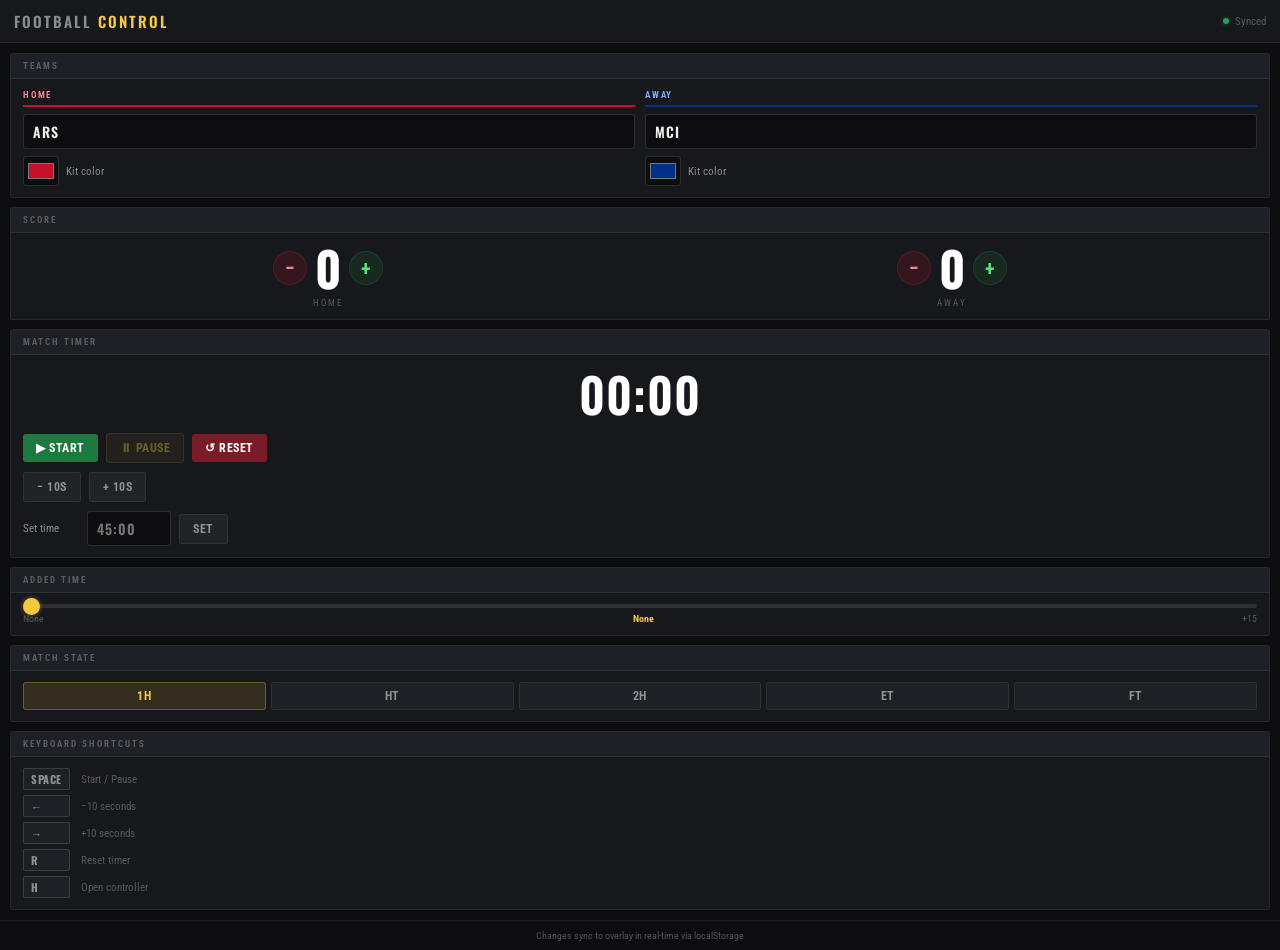
==== controller.html @ 5ef67155 "Add files via upload" ====
<!DOCTYPE html>
<html lang="en">
<head>
<meta charset="UTF-8"/>
<meta name="viewport" content="width=device-width,initial-scale=1.0"/>
<title>Overlay Controller</title>
<link rel="preconnect" href="https://fonts.googleapis.com"/>
<link rel="preconnect" href="https://fonts.gstatic.com" crossorigin/>
<link href="https://fonts.googleapis.com/css2?family=Oswald:wght@400;500;600;700&family=Roboto+Condensed:wght@400;700&display=swap" rel="stylesheet"/>
<style>
*,*::before,*::after{box-sizing:border-box;margin:0;padding:0}

:root{
  --bg:#0d0d0f;
  --surface:#16181c;
  --surface2:#1d2025;
  --border:rgba(255,255,255,0.07);
  --border2:rgba(255,255,255,0.13);
  --text:#efefef;
  --text2:rgba(255,255,255,0.50);
  --text3:rgba(255,255,255,0.28);
  --accent:#f5c842;
  --green:#1c7a3f;
  --green2:#23a050;
  --red:#b01e2e;
  --red2:#d02535;
  --radius:3px;
  --font:'Roboto Condensed',sans-serif;
  --font-num:'Oswald',sans-serif;
}

html{font-size:13px}
body{
  background:var(--bg);
  color:var(--text);
  font-family:var(--font);
  height:100vh;
  overflow-y:auto;
  scrollbar-width:thin;
  scrollbar-color:rgba(255,255,255,0.08) transparent;
}
body::-webkit-scrollbar{width:3px}
body::-webkit-scrollbar-thumb{background:rgba(255,255,255,0.08);border-radius:2px}

/* Header */
.hd{
  position:sticky;top:0;z-index:20;
  display:flex;align-items:center;justify-content:space-between;
  padding:10px 14px;
  background:var(--surface);
  border-bottom:1px solid var(--border);
}
.hd-title{
  font-family:var(--font-num);
  font-size:15px;
  font-weight:600;
  letter-spacing:2px;
  color:var(--text2);
  text-transform:uppercase;
}
.hd-title em{color:var(--accent);font-style:normal}
.sync-row{display:flex;align-items:center;gap:6px;font-size:11px;color:var(--text3)}
.sync-dot{
  width:6px;height:6px;border-radius:50%;
  background:var(--green2);
  box-shadow:0 0 5px rgba(35,160,80,0.5);
}
.sync-dot.flash{animation:sFlash 0.35s ease}
@keyframes sFlash{0%{background:#fff;box-shadow:0 0 10px #fff}100%{background:var(--green2);box-shadow:0 0 5px rgba(35,160,80,0.5)}}

/* Body */
.ctrl-body{padding:10px;display:flex;flex-direction:column;gap:9px}

/* Card */
.card{
  background:var(--surface);
  border:1px solid var(--border);
  border-radius:var(--radius);
  overflow:hidden;
}
.card-hd{
  padding:7px 12px;
  background:var(--surface2);
  border-bottom:1px solid var(--border);
  font-size:9px;
  font-weight:700;
  letter-spacing:2px;
  color:var(--text3);
  text-transform:uppercase;
}
.card-body{padding:11px 12px;display:flex;flex-direction:column;gap:9px}

/* Grid helpers */
.row{display:flex;align-items:center;gap:8px;flex-wrap:wrap}
.col2{display:grid;grid-template-columns:1fr 1fr;gap:10px}
.lbl{font-size:11px;color:var(--text2);white-space:nowrap;min-width:56px}

/* Inputs */
input[type=text],input[type=number]{
  background:var(--bg);
  border:1px solid var(--border2);
  border-radius:var(--radius);
  color:var(--text);
  font-family:var(--font-num);
  font-size:14px;
  font-weight:600;
  letter-spacing:1px;
  padding:6px 9px;
  outline:none;
  transition:border-color .12s;
  text-transform:uppercase;
  width:100%;
}
input[type=text]:focus,input[type=number]:focus{border-color:rgba(255,255,255,0.28)}
input[type=color]{
  background:var(--bg);border:1px solid var(--border2);
  border-radius:var(--radius);
  width:36px;height:30px;cursor:pointer;padding:2px;flex-shrink:0;
}

/* Team sub-cols */
.team-col{display:flex;flex-direction:column;gap:7px}
.team-col-lbl{
  font-size:9px;font-weight:700;letter-spacing:1.8px;
  text-transform:uppercase;
  padding-bottom:5px;
  border-bottom:2px solid transparent;
}
.tc-home .team-col-lbl{color:#ff8096;border-color:#c8102e}
.tc-away .team-col-lbl{color:#7aaeff;border-color:#003087}
.color-row{display:flex;align-items:center;gap:7px;font-size:11px;color:var(--text2)}

/* Score display */
.score-pair{display:grid;grid-template-columns:1fr 1fr;gap:14px}
.score-unit{display:flex;flex-direction:column;align-items:center;gap:6px}
.score-val{
  font-family:var(--font-num);font-size:48px;font-weight:700;
  color:#fff;font-variant-numeric:tabular-nums;line-height:1;
}
.score-lbl{font-size:9px;letter-spacing:1.8px;color:var(--text3);text-transform:uppercase}
.btn-pair{display:flex;align-items:center;gap:8px}

/* Clock display */
.clock-display{
  font-family:var(--font-num);font-size:48px;font-weight:600;
  color:#fff;font-variant-numeric:tabular-nums;
  letter-spacing:1px;line-height:1;
  text-align:center;padding:4px 0 6px;
}

/* Buttons */
.btn{
  font-family:var(--font);font-size:12px;font-weight:700;
  letter-spacing:0.5px;border:none;border-radius:var(--radius);
  cursor:pointer;padding:8px 13px;
  transition:background .12s,transform .08s;
  text-transform:uppercase;line-height:1;white-space:nowrap;
}
.btn:active{transform:scale(0.94)}

.btn-round{
  width:34px;height:34px;padding:0;border-radius:50%;
  font-size:20px;font-weight:700;
  display:flex;align-items:center;justify-content:center;flex-shrink:0;
}
.btn-minus{background:rgba(176,30,46,.18);color:#ff8096;border:1px solid rgba(176,30,46,.3)}
.btn-minus:hover{background:rgba(176,30,46,.42);color:#fff}
.btn-plus {background:rgba(28,122,63,.18);color:#5cdb80;border:1px solid rgba(28,122,63,.3)}
.btn-plus:hover{background:rgba(28,122,63,.42);color:#fff}

.btn-go   {background:var(--green);color:#fff}
.btn-go:hover{background:var(--green2)}
.btn-hold {background:rgba(245,200,66,.14);color:var(--accent);border:1px solid rgba(245,200,66,.28)}
.btn-hold:hover{background:rgba(245,200,66,.26)}
.btn-stop {background:rgba(176,30,46,.65);color:#fff}
.btn-stop:hover{background:var(--red2)}
.btn-ghost{background:rgba(255,255,255,0.05);color:var(--text2);border:1px solid var(--border)}
.btn-ghost:hover{background:rgba(255,255,255,.10);color:var(--text)}

/* State row */
.state-row{gap:5px;flex-wrap:nowrap}
.btn-state{
  flex:1;padding:7px 4px;font-size:12px;
  background:var(--surface2);color:var(--text2);border:1px solid var(--border);
}
.btn-state:hover{background:rgba(255,255,255,.07);color:var(--text)}
.btn-state.on{
  background:rgba(245,200,66,.13);
  color:var(--accent);
  border-color:rgba(245,200,66,.3);
}

/* Slider */
.slider-wrap{width:100%;display:flex;flex-direction:column;gap:5px}
input[type=range]{
  -webkit-appearance:none;width:100%;height:4px;
  background:rgba(255,255,255,.10);border-radius:10px;
  outline:none;cursor:pointer;
}
input[type=range]::-webkit-slider-thumb{
  -webkit-appearance:none;width:17px;height:17px;border-radius:50%;
  background:var(--accent);cursor:pointer;
  box-shadow:0 0 5px rgba(245,200,66,.4);
  transition:transform .1s;
}
input[type=range]::-webkit-slider-thumb:hover{transform:scale(1.18)}
input[type=range]::-moz-range-thumb{
  width:17px;height:17px;border-radius:50%;
  background:var(--accent);border:none;cursor:pointer;
}
.slider-meta{display:flex;justify-content:space-between;font-size:10px;color:var(--text3)}
#added-readout{color:var(--accent);font-weight:700}

/* Set-time row */
#input-settime{width:84px;flex-shrink:0}

/* Keyboard hints */
.key-grid{display:grid;grid-template-columns:auto 1fr;gap:5px 11px;align-items:center}
.kbd{
  display:inline-block;background:var(--surface2);
  border:1px solid var(--border2);border-radius:2px;
  padding:2px 7px;font-size:11px;font-weight:700;
  color:var(--text2);letter-spacing:.5px;
  font-family:var(--font-num);white-space:nowrap;
}
.key-grid span:not(.kbd){font-size:11px;color:var(--text3)}

/* Footer */
.ctrl-footer{
  padding:9px 14px;text-align:center;
  font-size:10px;color:var(--text3);
  border-top:1px solid var(--border);
}
</style>
</head>
<body>

<div class="hd">
  <span class="hd-title">Football <em>Control</em></span>
  <div class="sync-row"><div class="sync-dot" id="sync-dot"></div><span>Synced</span></div>
</div>

<div class="ctrl-body">

  <!-- TEAMS -->
  <div class="card">
    <div class="card-hd">Teams</div>
    <div class="card-body">
      <div class="col2">
        <div class="team-col tc-home">
          <div class="team-col-lbl">Home</div>
          <input type="text" id="in-home-name" value="ARS" maxlength="8" placeholder="HOME"/>
          <div class="color-row">
            <input type="color" id="in-home-color" value="#c8102e"/>
            <span>Kit color</span>
          </div>
        </div>
        <div class="team-col tc-away">
          <div class="team-col-lbl">Away</div>
          <input type="text" id="in-away-name" value="MCI" maxlength="8" placeholder="AWAY"/>
          <div class="color-row">
            <input type="color" id="in-away-color" value="#003087"/>
            <span>Kit color</span>
          </div>
        </div>
      </div>
    </div>
  </div>

  <!-- SCORE -->
  <div class="card">
    <div class="card-hd">Score</div>
    <div class="card-body">
      <div class="score-pair">
        <div class="score-unit">
          <div class="btn-pair">
            <button class="btn btn-round btn-minus" data-team="home" data-d="-1">−</button>
            <div class="score-val" id="ctrl-hs">0</div>
            <button class="btn btn-round btn-plus"  data-team="home" data-d="1">+</button>
          </div>
          <div class="score-lbl">Home</div>
        </div>
        <div class="score-unit">
          <div class="btn-pair">
            <button class="btn btn-round btn-minus" data-team="away" data-d="-1">−</button>
            <div class="score-val" id="ctrl-as">0</div>
            <button class="btn btn-round btn-plus"  data-team="away" data-d="1">+</button>
          </div>
          <div class="score-lbl">Away</div>
        </div>
      </div>
    </div>
  </div>

  <!-- TIMER -->
  <div class="card">
    <div class="card-hd">Match Timer</div>
    <div class="card-body">
      <div class="clock-display" id="ctrl-clock">00:00</div>
      <div class="row">
        <button class="btn btn-go"   id="btn-start">▶ Start</button>
        <button class="btn btn-hold" id="btn-pause" style="opacity:.4">⏸ Pause</button>
        <button class="btn btn-stop" id="btn-reset">↺ Reset</button>
      </div>
      <div class="row">
        <button class="btn btn-ghost" id="btn-m10">− 10s</button>
        <button class="btn btn-ghost" id="btn-p10">+ 10s</button>
      </div>
      <div class="row">
        <span class="lbl">Set time</span>
        <input type="text" id="input-settime" placeholder="45:00" maxlength="6"/>
        <button class="btn btn-ghost" id="btn-set">Set</button>
      </div>
    </div>
  </div>

  <!-- ADDED TIME -->
  <div class="card">
    <div class="card-hd">Added Time</div>
    <div class="card-body">
      <div class="slider-wrap">
        <input type="range" id="slider-added" min="0" max="15" value="0" step="1"/>
        <div class="slider-meta">
          <span>None</span>
          <span id="added-readout">None</span>
          <span>+15</span>
        </div>
      </div>
    </div>
  </div>

  <!-- MATCH STATE -->
  <div class="card">
    <div class="card-hd">Match State</div>
    <div class="card-body">
      <div class="row state-row">
        <button class="btn btn-state on"  data-state="1H">1H</button>
        <button class="btn btn-state"     data-state="HT">HT</button>
        <button class="btn btn-state"     data-state="2H">2H</button>
        <button class="btn btn-state"     data-state="ET">ET</button>
        <button class="btn btn-state"     data-state="FT">FT</button>
      </div>
    </div>
  </div>

  <!-- SHORTCUTS -->
  <div class="card">
    <div class="card-hd">Keyboard Shortcuts</div>
    <div class="card-body">
      <div class="key-grid">
        <span class="kbd">SPACE</span><span>Start / Pause</span>
        <span class="kbd">←</span><span>−10 seconds</span>
        <span class="kbd">→</span><span>+10 seconds</span>
        <span class="kbd">R</span><span>Reset timer</span>
        <span class="kbd">H</span><span>Open controller</span>
      </div>
    </div>
  </div>

</div>

<div class="ctrl-footer">Changes sync to overlay in real-time via localStorage</div>

<script>
(function(){
  'use strict';
  const KEY='fbOverlayState';

  const state={
    homeName:'ARS',awayName:'MCI',
    homeScore:0,awayScore:0,
    homeColor:'#c8102e',awayColor:'#003087',
    elapsedMs:0,running:false,
    addedTime:0,matchState:'1H'
  };

  // Timer engine — performance.now, zero drift
  let rafId=null,startTs=0,startMs=0;

  function nowMs(){return state.running?startMs+(performance.now()-startTs):state.elapsedMs}

  function raf(ts){
    if(!state.running)return;
    state.elapsedMs=startMs+(ts-startTs);
    renderClock();
    rafId=requestAnimationFrame(raf);
  }

  function start(){
    if(state.running)return;
    state.running=true;startTs=performance.now();startMs=state.elapsedMs;
    rafId=requestAnimationFrame(raf);
    timerBtns();push();
  }
  function pause(){
    if(!state.running)return;
    state.running=false;cancelAnimationFrame(rafId);
    state.elapsedMs=startMs+(performance.now()-startTs);
    renderClock();timerBtns();push();
  }
  function reset(){pause();state.elapsedMs=0;renderClock();push();}
  function adjust(d){
    const w=state.running;if(w)pause();
    state.elapsedMs=Math.max(0,state.elapsedMs+d);
    renderClock();if(w)start();else push();
  }
  function setTime(){
    const raw=document.getElementById('input-settime').value.trim();
    let ms=0;
    if(/^\d{1,3}:\d{2}$/.test(raw)){const[m,s]=raw.split(':').map(Number);ms=(m*60+s)*1000;}
    else if(/^\d+$/.test(raw)){ms=parseInt(raw,10)*1000;}
    else return;
    const w=state.running;if(w)pause();
    state.elapsedMs=ms;renderClock();
    document.getElementById('input-settime').value='';
    if(w)start();else push();
  }

  function fmt(ms){
    const s=Math.max(0,Math.floor(ms/1000));
    return String(Math.floor(s/60)).padStart(2,'0')+':'+String(s%60).padStart(2,'0');
  }
  function renderClock(){document.getElementById('ctrl-clock').textContent=fmt(nowMs());}

  function timerBtns(){
    document.getElementById('btn-start').style.opacity=state.running?'0.4':'1';
    document.getElementById('btn-pause').style.opacity=state.running?'1':'0.4';
  }

  // Push to localStorage
  const syncDot=document.getElementById('sync-dot');
  let pushTimer=null;
  function push(){
    localStorage.setItem(KEY,JSON.stringify({...state,elapsedMs:nowMs(),wallTime:Date.now()}));
    syncDot.classList.remove('flash');void syncDot.offsetWidth;syncDot.classList.add('flash');
    clearTimeout(pushTimer);
    if(state.running)pushTimer=setTimeout(push,500);
  }

  // DOM bindings
  document.getElementById('in-home-name').addEventListener('input',function(){state.homeName=this.value||'HOME';push();});
  document.getElementById('in-away-name').addEventListener('input',function(){state.awayName=this.value||'AWAY';push();});
  document.getElementById('in-home-color').addEventListener('input',function(){state.homeColor=this.value;push();});
  document.getElementById('in-away-color').addEventListener('input',function(){state.awayColor=this.value;push();});

  document.querySelectorAll('[data-d]').forEach(btn=>{
    btn.addEventListener('click',()=>{
      const t=btn.dataset.team,d=parseInt(btn.dataset.d,10);
      if(t==='home'){state.homeScore=Math.max(0,state.homeScore+d);document.getElementById('ctrl-hs').textContent=state.homeScore;}
      else{state.awayScore=Math.max(0,state.awayScore+d);document.getElementById('ctrl-as').textContent=state.awayScore;}
      push();
    });
  });

  document.getElementById('btn-start').addEventListener('click',start);
  document.getElementById('btn-pause').addEventListener('click',pause);
  document.getElementById('btn-reset').addEventListener('click',reset);
  document.getElementById('btn-m10').addEventListener('click',()=>adjust(-10000));
  document.getElementById('btn-p10').addEventListener('click',()=>adjust(10000));
  document.getElementById('btn-set').addEventListener('click',setTime);
  document.getElementById('input-settime').addEventListener('keydown',e=>{if(e.key==='Enter')setTime();});

  document.getElementById('slider-added').addEventListener('input',function(){
    state.addedTime=parseInt(this.value,10);
    document.getElementById('added-readout').textContent=state.addedTime>0?'+'+state.addedTime+' min':'None';
    push();
  });

  document.querySelectorAll('.btn-state').forEach(btn=>{
    btn.addEventListener('click',()=>{
      document.querySelectorAll('.btn-state').forEach(b=>b.classList.remove('on'));
      btn.classList.add('on');state.matchState=btn.dataset.state;push();
    });
  });

  document.addEventListener('keydown',e=>{
    const t=document.activeElement.tagName.toLowerCase();
    if(t==='input'||t==='textarea'){if(e.key==='Escape')document.activeElement.blur();return;}
    switch(e.key){
      case ' ':case'Space':e.preventDefault();state.running?pause():start();break;
      case'ArrowLeft':e.preventDefault();adjust(-10000);break;
      case'ArrowRight':e.preventDefault();adjust(10000);break;
      case'r':case'R':reset();break;
      case'h':case'H':window.open('overlay.html','fbOverlay','width=1280,height=200');break;
    }
  });

  renderClock();timerBtns();push();
})();
</script>
</body>
</html>
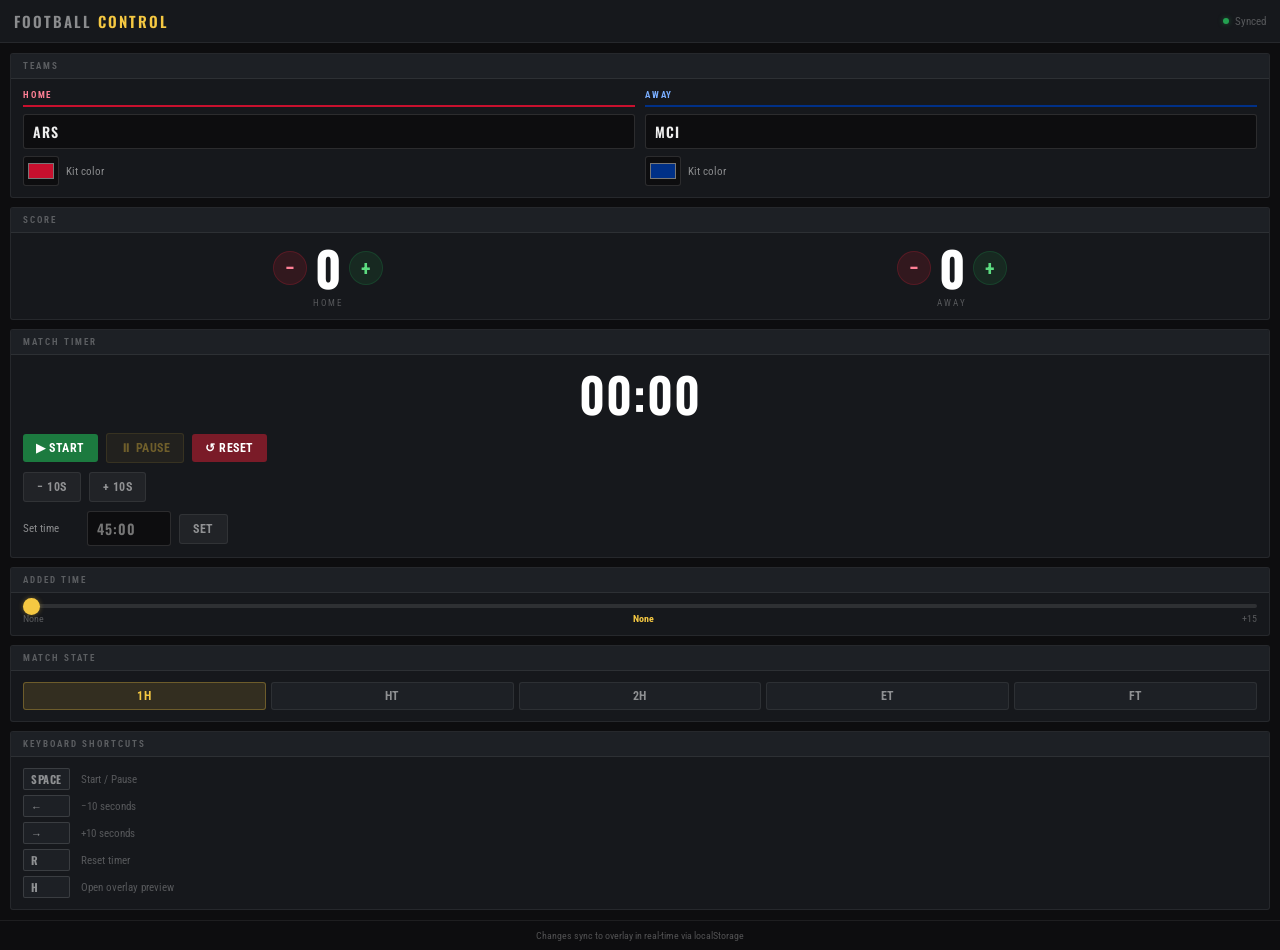
==== commit 831ed7cd: "Add files via upload" ====
--- a/controller.html
+++ b/controller.html
@@ -8,241 +8,340 @@
 <link rel="preconnect" href="https://fonts.gstatic.com" crossorigin/>
 <link href="https://fonts.googleapis.com/css2?family=Oswald:wght@400;500;600;700&family=Roboto+Condensed:wght@400;700&display=swap" rel="stylesheet"/>
 <style>
-*,*::before,*::after{box-sizing:border-box;margin:0;padding:0}
-
-:root{
-  --bg:#0d0d0f;
-  --surface:#16181c;
-  --surface2:#1d2025;
-  --border:rgba(255,255,255,0.07);
-  --border2:rgba(255,255,255,0.13);
-  --text:#efefef;
-  --text2:rgba(255,255,255,0.50);
-  --text3:rgba(255,255,255,0.28);
-  --accent:#f5c842;
-  --green:#1c7a3f;
-  --green2:#23a050;
-  --red:#b01e2e;
-  --red2:#d02535;
-  --radius:3px;
-  --font:'Roboto Condensed',sans-serif;
-  --font-num:'Oswald',sans-serif;
-}
-
-html{font-size:13px}
-body{
-  background:var(--bg);
-  color:var(--text);
-  font-family:var(--font);
-  height:100vh;
-  overflow-y:auto;
-  scrollbar-width:thin;
-  scrollbar-color:rgba(255,255,255,0.08) transparent;
-}
-body::-webkit-scrollbar{width:3px}
-body::-webkit-scrollbar-thumb{background:rgba(255,255,255,0.08);border-radius:2px}
-
-/* Header */
-.hd{
-  position:sticky;top:0;z-index:20;
-  display:flex;align-items:center;justify-content:space-between;
-  padding:10px 14px;
-  background:var(--surface);
-  border-bottom:1px solid var(--border);
-}
-.hd-title{
-  font-family:var(--font-num);
-  font-size:15px;
-  font-weight:600;
-  letter-spacing:2px;
-  color:var(--text2);
-  text-transform:uppercase;
-}
-.hd-title em{color:var(--accent);font-style:normal}
-.sync-row{display:flex;align-items:center;gap:6px;font-size:11px;color:var(--text3)}
-.sync-dot{
-  width:6px;height:6px;border-radius:50%;
-  background:var(--green2);
-  box-shadow:0 0 5px rgba(35,160,80,0.5);
-}
-.sync-dot.flash{animation:sFlash 0.35s ease}
-@keyframes sFlash{0%{background:#fff;box-shadow:0 0 10px #fff}100%{background:var(--green2);box-shadow:0 0 5px rgba(35,160,80,0.5)}}
-
-/* Body */
-.ctrl-body{padding:10px;display:flex;flex-direction:column;gap:9px}
-
-/* Card */
-.card{
-  background:var(--surface);
-  border:1px solid var(--border);
-  border-radius:var(--radius);
-  overflow:hidden;
-}
-.card-hd{
-  padding:7px 12px;
-  background:var(--surface2);
-  border-bottom:1px solid var(--border);
-  font-size:9px;
-  font-weight:700;
-  letter-spacing:2px;
-  color:var(--text3);
-  text-transform:uppercase;
-}
-.card-body{padding:11px 12px;display:flex;flex-direction:column;gap:9px}
-
-/* Grid helpers */
-.row{display:flex;align-items:center;gap:8px;flex-wrap:wrap}
-.col2{display:grid;grid-template-columns:1fr 1fr;gap:10px}
-.lbl{font-size:11px;color:var(--text2);white-space:nowrap;min-width:56px}
-
-/* Inputs */
-input[type=text],input[type=number]{
-  background:var(--bg);
-  border:1px solid var(--border2);
-  border-radius:var(--radius);
-  color:var(--text);
-  font-family:var(--font-num);
-  font-size:14px;
-  font-weight:600;
-  letter-spacing:1px;
-  padding:6px 9px;
-  outline:none;
-  transition:border-color .12s;
-  text-transform:uppercase;
-  width:100%;
-}
-input[type=text]:focus,input[type=number]:focus{border-color:rgba(255,255,255,0.28)}
-input[type=color]{
-  background:var(--bg);border:1px solid var(--border2);
-  border-radius:var(--radius);
-  width:36px;height:30px;cursor:pointer;padding:2px;flex-shrink:0;
-}
-
-/* Team sub-cols */
-.team-col{display:flex;flex-direction:column;gap:7px}
-.team-col-lbl{
-  font-size:9px;font-weight:700;letter-spacing:1.8px;
-  text-transform:uppercase;
-  padding-bottom:5px;
-  border-bottom:2px solid transparent;
-}
-.tc-home .team-col-lbl{color:#ff8096;border-color:#c8102e}
-.tc-away .team-col-lbl{color:#7aaeff;border-color:#003087}
-.color-row{display:flex;align-items:center;gap:7px;font-size:11px;color:var(--text2)}
-
-/* Score display */
-.score-pair{display:grid;grid-template-columns:1fr 1fr;gap:14px}
-.score-unit{display:flex;flex-direction:column;align-items:center;gap:6px}
-.score-val{
-  font-family:var(--font-num);font-size:48px;font-weight:700;
-  color:#fff;font-variant-numeric:tabular-nums;line-height:1;
-}
-.score-lbl{font-size:9px;letter-spacing:1.8px;color:var(--text3);text-transform:uppercase}
-.btn-pair{display:flex;align-items:center;gap:8px}
-
-/* Clock display */
-.clock-display{
-  font-family:var(--font-num);font-size:48px;font-weight:600;
-  color:#fff;font-variant-numeric:tabular-nums;
-  letter-spacing:1px;line-height:1;
-  text-align:center;padding:4px 0 6px;
-}
-
-/* Buttons */
-.btn{
-  font-family:var(--font);font-size:12px;font-weight:700;
-  letter-spacing:0.5px;border:none;border-radius:var(--radius);
-  cursor:pointer;padding:8px 13px;
-  transition:background .12s,transform .08s;
-  text-transform:uppercase;line-height:1;white-space:nowrap;
-}
-.btn:active{transform:scale(0.94)}
-
-.btn-round{
-  width:34px;height:34px;padding:0;border-radius:50%;
-  font-size:20px;font-weight:700;
-  display:flex;align-items:center;justify-content:center;flex-shrink:0;
-}
-.btn-minus{background:rgba(176,30,46,.18);color:#ff8096;border:1px solid rgba(176,30,46,.3)}
-.btn-minus:hover{background:rgba(176,30,46,.42);color:#fff}
-.btn-plus {background:rgba(28,122,63,.18);color:#5cdb80;border:1px solid rgba(28,122,63,.3)}
-.btn-plus:hover{background:rgba(28,122,63,.42);color:#fff}
-
-.btn-go   {background:var(--green);color:#fff}
-.btn-go:hover{background:var(--green2)}
-.btn-hold {background:rgba(245,200,66,.14);color:var(--accent);border:1px solid rgba(245,200,66,.28)}
-.btn-hold:hover{background:rgba(245,200,66,.26)}
-.btn-stop {background:rgba(176,30,46,.65);color:#fff}
-.btn-stop:hover{background:var(--red2)}
-.btn-ghost{background:rgba(255,255,255,0.05);color:var(--text2);border:1px solid var(--border)}
-.btn-ghost:hover{background:rgba(255,255,255,.10);color:var(--text)}
-
-/* State row */
-.state-row{gap:5px;flex-wrap:nowrap}
-.btn-state{
-  flex:1;padding:7px 4px;font-size:12px;
-  background:var(--surface2);color:var(--text2);border:1px solid var(--border);
-}
-.btn-state:hover{background:rgba(255,255,255,.07);color:var(--text)}
-.btn-state.on{
-  background:rgba(245,200,66,.13);
-  color:var(--accent);
-  border-color:rgba(245,200,66,.3);
-}
-
-/* Slider */
-.slider-wrap{width:100%;display:flex;flex-direction:column;gap:5px}
-input[type=range]{
-  -webkit-appearance:none;width:100%;height:4px;
-  background:rgba(255,255,255,.10);border-radius:10px;
-  outline:none;cursor:pointer;
-}
-input[type=range]::-webkit-slider-thumb{
-  -webkit-appearance:none;width:17px;height:17px;border-radius:50%;
-  background:var(--accent);cursor:pointer;
-  box-shadow:0 0 5px rgba(245,200,66,.4);
-  transition:transform .1s;
-}
-input[type=range]::-webkit-slider-thumb:hover{transform:scale(1.18)}
-input[type=range]::-moz-range-thumb{
-  width:17px;height:17px;border-radius:50%;
-  background:var(--accent);border:none;cursor:pointer;
-}
-.slider-meta{display:flex;justify-content:space-between;font-size:10px;color:var(--text3)}
-#added-readout{color:var(--accent);font-weight:700}
-
-/* Set-time row */
-#input-settime{width:84px;flex-shrink:0}
-
-/* Keyboard hints */
-.key-grid{display:grid;grid-template-columns:auto 1fr;gap:5px 11px;align-items:center}
-.kbd{
-  display:inline-block;background:var(--surface2);
-  border:1px solid var(--border2);border-radius:2px;
-  padding:2px 7px;font-size:11px;font-weight:700;
-  color:var(--text2);letter-spacing:.5px;
-  font-family:var(--font-num);white-space:nowrap;
-}
-.key-grid span:not(.kbd){font-size:11px;color:var(--text3)}
-
-/* Footer */
-.ctrl-footer{
-  padding:9px 14px;text-align:center;
-  font-size:10px;color:var(--text3);
-  border-top:1px solid var(--border);
+/* ============================================================
+   RESET
+   ============================================================ */
+*,*::before,*::after { box-sizing: border-box; margin: 0; padding: 0; }
+
+/* ============================================================
+   DESIGN TOKENS
+   ============================================================ */
+:root {
+  --bg:       #0d0d0f;
+  --srf:      #16181c;
+  --srf2:     #1d2025;
+  --bd:       rgba(255,255,255,0.07);
+  --bd2:      rgba(255,255,255,0.13);
+  --tx:       #efefef;
+  --tx2:      rgba(255,255,255,0.50);
+  --tx3:      rgba(255,255,255,0.28);
+  --accent:   #f5c842;
+  --green:    #1c7a3f;
+  --green2:   #23a050;
+  --red:      #b01e2e;
+  --red2:     #d02535;
+  --r:        3px;
+  --f:        'Roboto Condensed', sans-serif;
+  --fn:       'Oswald', sans-serif;
+}
+
+/* ============================================================
+   BASE
+   ============================================================ */
+html { font-size: 13px; }
+body {
+  background: var(--bg);
+  color: var(--tx);
+  font-family: var(--f);
+  height: 100vh;
+  overflow-y: auto;
+  scrollbar-width: thin;
+  scrollbar-color: rgba(255,255,255,0.08) transparent;
+}
+body::-webkit-scrollbar { width: 3px; }
+body::-webkit-scrollbar-thumb { background: rgba(255,255,255,0.08); border-radius: 2px; }
+
+/* ============================================================
+   STICKY HEADER
+   ============================================================ */
+.hd {
+  position: sticky; top: 0; z-index: 20;
+  display: flex; align-items: center; justify-content: space-between;
+  padding: 10px 14px;
+  background: var(--srf);
+  border-bottom: 1px solid var(--bd);
+}
+.hd-title {
+  font-family: var(--fn);
+  font-size: 15px; font-weight: 600;
+  letter-spacing: 2px;
+  color: var(--tx2);
+  text-transform: uppercase;
+}
+.hd-title em { color: var(--accent); font-style: normal; }
+
+/* Sync status */
+.sync-row { display: flex; align-items: center; gap: 6px; font-size: 11px; color: var(--tx3); }
+.sync-dot {
+  width: 6px; height: 6px; border-radius: 50%;
+  background: var(--green2);
+  box-shadow: 0 0 5px rgba(35,160,80,0.5);
+}
+.sync-dot.flash { animation: sFlash 0.32s ease; }
+@keyframes sFlash {
+  0%   { background: #fff; box-shadow: 0 0 10px #fff; }
+  100% { background: var(--green2); box-shadow: 0 0 5px rgba(35,160,80,0.5); }
+}
+
+/* ============================================================
+   LAYOUT
+   ============================================================ */
+.ctrl-body {
+  padding: 10px;
+  display: flex;
+  flex-direction: column;
+  gap: 9px;
+}
+
+/* ============================================================
+   CARD
+   ============================================================ */
+.card {
+  background: var(--srf);
+  border: 1px solid var(--bd);
+  border-radius: var(--r);
+  overflow: hidden;
+}
+.card-hd {
+  padding: 7px 12px;
+  background: var(--srf2);
+  border-bottom: 1px solid var(--bd);
+  font-size: 9px; font-weight: 700;
+  letter-spacing: 2px;
+  color: var(--tx3);
+  text-transform: uppercase;
+}
+.card-body {
+  padding: 11px 12px;
+  display: flex;
+  flex-direction: column;
+  gap: 9px;
+}
+
+/* ============================================================
+   LAYOUT HELPERS
+   ============================================================ */
+.row  { display: flex; align-items: center; gap: 8px; flex-wrap: wrap; }
+.col2 { display: grid; grid-template-columns: 1fr 1fr; gap: 10px; }
+.lbl  { font-size: 11px; color: var(--tx2); white-space: nowrap; min-width: 56px; }
+
+/* ============================================================
+   INPUTS
+   ============================================================ */
+input[type=text],
+input[type=number] {
+  background: var(--bg);
+  border: 1px solid var(--bd2);
+  border-radius: var(--r);
+  color: var(--tx);
+  font-family: var(--fn);
+  font-size: 14px; font-weight: 600;
+  letter-spacing: 1px;
+  padding: 6px 9px;
+  outline: none;
+  transition: border-color .12s;
+  text-transform: uppercase;
+  width: 100%;
+}
+input[type=text]:focus,
+input[type=number]:focus { border-color: rgba(255,255,255,0.28); }
+
+input[type=color] {
+  background: var(--bg);
+  border: 1px solid var(--bd2);
+  border-radius: var(--r);
+  width: 36px; height: 30px;
+  cursor: pointer; padding: 2px;
+  flex-shrink: 0;
+}
+
+/* ============================================================
+   TEAM COLUMNS
+   ============================================================ */
+.team-col { display: flex; flex-direction: column; gap: 7px; }
+.team-col-lbl {
+  font-size: 9px; font-weight: 700;
+  letter-spacing: 1.8px;
+  text-transform: uppercase;
+  padding-bottom: 5px;
+  border-bottom: 2px solid transparent;
+}
+.tc-home .team-col-lbl { color: #ff8096; border-color: #c8102e; }
+.tc-away .team-col-lbl { color: #7aaeff; border-color: #003087; }
+
+.color-row {
+  display: flex; align-items: center;
+  gap: 7px; font-size: 11px; color: var(--tx2);
+}
+
+/* ============================================================
+   SCORE SECTION
+   ============================================================ */
+.score-pair { display: grid; grid-template-columns: 1fr 1fr; gap: 14px; }
+.score-unit { display: flex; flex-direction: column; align-items: center; gap: 6px; }
+.score-val {
+  font-family: var(--fn);
+  font-size: 48px; font-weight: 700;
+  color: #fff;
+  font-variant-numeric: tabular-nums;
+  line-height: 1;
+}
+.score-lbl {
+  font-size: 9px; letter-spacing: 1.8px;
+  color: var(--tx3); text-transform: uppercase;
+}
+.btn-pair { display: flex; align-items: center; gap: 8px; }
+
+/* ============================================================
+   CLOCK DISPLAY (in controller)
+   ============================================================ */
+.clock-display {
+  font-family: var(--fn);
+  font-size: 48px; font-weight: 600;
+  color: #fff;
+  font-variant-numeric: tabular-nums;
+  letter-spacing: 1px; line-height: 1;
+  text-align: center;
+  padding: 4px 0 6px;
+}
+
+/* ============================================================
+   BUTTONS
+   ============================================================ */
+.btn {
+  font-family: var(--f);
+  font-size: 12px; font-weight: 700;
+  letter-spacing: 0.5px;
+  border: none;
+  border-radius: var(--r);
+  cursor: pointer;
+  padding: 8px 13px;
+  transition: background .12s, transform .08s;
+  text-transform: uppercase;
+  line-height: 1;
+  white-space: nowrap;
+}
+.btn:active { transform: scale(0.94); }
+
+/* Round score buttons */
+.btn-round {
+  width: 34px; height: 34px;
+  padding: 0; border-radius: 50%;
+  font-size: 20px; font-weight: 700;
+  display: flex; align-items: center; justify-content: center;
+  flex-shrink: 0;
+}
+.btn-minus { background: rgba(176,30,46,.18); color: #ff8096; border: 1px solid rgba(176,30,46,.30); }
+.btn-minus:hover { background: rgba(176,30,46,.42); color: #fff; }
+.btn-plus  { background: rgba(28,122,63,.18);  color: #5cdb80; border: 1px solid rgba(28,122,63,.30); }
+.btn-plus:hover  { background: rgba(28,122,63,.42);  color: #fff; }
+
+/* Timer action buttons */
+.btn-go   { background: var(--green);             color: #fff; }
+.btn-go:hover   { background: var(--green2); }
+.btn-hold { background: rgba(245,200,66,.14); color: var(--accent); border: 1px solid rgba(245,200,66,.28); }
+.btn-hold:hover { background: rgba(245,200,66,.26); }
+.btn-stop { background: rgba(176,30,46,.65);      color: #fff; }
+.btn-stop:hover { background: var(--red2); }
+.btn-ghost { background: rgba(255,255,255,.05); color: var(--tx2); border: 1px solid var(--bd); }
+.btn-ghost:hover { background: rgba(255,255,255,.10); color: var(--tx); }
+
+/* Match state buttons */
+.state-row { gap: 5px; flex-wrap: nowrap; }
+.btn-state {
+  flex: 1; padding: 7px 4px; font-size: 12px;
+  background: var(--srf2); color: var(--tx2);
+  border: 1px solid var(--bd);
+}
+.btn-state:hover { background: rgba(255,255,255,.07); color: var(--tx); }
+.btn-state.on {
+  background: rgba(245,200,66,.13);
+  color: var(--accent);
+  border-color: rgba(245,200,66,.30);
+}
+
+/* ============================================================
+   ADDED TIME SLIDER
+   ============================================================ */
+.slider-wrap { width: 100%; display: flex; flex-direction: column; gap: 5px; }
+
+input[type=range] {
+  -webkit-appearance: none;
+  width: 100%; height: 4px;
+  background: rgba(255,255,255,.10);
+  border-radius: 10px;
+  outline: none; cursor: pointer;
+}
+input[type=range]::-webkit-slider-thumb {
+  -webkit-appearance: none;
+  width: 17px; height: 17px;
+  border-radius: 50%;
+  background: var(--accent);
+  box-shadow: 0 0 5px rgba(245,200,66,.38);
+  cursor: pointer;
+  transition: transform .1s;
+}
+input[type=range]::-webkit-slider-thumb:hover { transform: scale(1.18); }
+input[type=range]::-moz-range-thumb {
+  width: 17px; height: 17px;
+  border-radius: 50%;
+  background: var(--accent);
+  border: none; cursor: pointer;
+}
+.slider-meta { display: flex; justify-content: space-between; font-size: 10px; color: var(--tx3); }
+#added-readout { color: var(--accent); font-weight: 700; }
+
+/* ============================================================
+   SET-TIME INPUT WIDTH
+   ============================================================ */
+#input-settime { width: 84px; flex-shrink: 0; }
+
+/* ============================================================
+   KEYBOARD HINTS
+   ============================================================ */
+.key-grid {
+  display: grid;
+  grid-template-columns: auto 1fr;
+  gap: 5px 11px;
+  align-items: center;
+}
+.kbd {
+  display: inline-block;
+  background: var(--srf2);
+  border: 1px solid var(--bd2);
+  border-radius: 2px;
+  padding: 2px 7px;
+  font-size: 11px; font-weight: 700;
+  color: var(--tx2); letter-spacing: .5px;
+  font-family: var(--fn); white-space: nowrap;
+}
+.key-grid span:not(.kbd) { font-size: 11px; color: var(--tx3); }
+
+/* ============================================================
+   FOOTER
+   ============================================================ */
+.ctrl-footer {
+  padding: 9px 14px;
+  text-align: center;
+  font-size: 10px; color: var(--tx3);
+  border-top: 1px solid var(--bd);
 }
 </style>
 </head>
 <body>
 
+<!-- ── Sticky header ── -->
 <div class="hd">
   <span class="hd-title">Football <em>Control</em></span>
-  <div class="sync-row"><div class="sync-dot" id="sync-dot"></div><span>Synced</span></div>
+  <div class="sync-row">
+    <div class="sync-dot" id="sync-dot"></div>
+    <span>Synced</span>
+  </div>
 </div>
 
 <div class="ctrl-body">
 
-  <!-- TEAMS -->
+  <!-- ── TEAMS ── -->
   <div class="card">
     <div class="card-hd">Teams</div>
     <div class="card-body">
@@ -267,11 +366,12 @@
     </div>
   </div>
 
-  <!-- SCORE -->
+  <!-- ── SCORE ── -->
   <div class="card">
     <div class="card-hd">Score</div>
     <div class="card-body">
       <div class="score-pair">
+
         <div class="score-unit">
           <div class="btn-pair">
             <button class="btn btn-round btn-minus" data-team="home" data-d="-1">−</button>
@@ -280,6 +380,7 @@
           </div>
           <div class="score-lbl">Home</div>
         </div>
+
         <div class="score-unit">
           <div class="btn-pair">
             <button class="btn btn-round btn-minus" data-team="away" data-d="-1">−</button>
@@ -288,33 +389,39 @@
           </div>
           <div class="score-lbl">Away</div>
         </div>
+
       </div>
     </div>
   </div>
 
-  <!-- TIMER -->
+  <!-- ── TIMER ── -->
   <div class="card">
     <div class="card-hd">Match Timer</div>
     <div class="card-body">
+
       <div class="clock-display" id="ctrl-clock">00:00</div>
+
       <div class="row">
         <button class="btn btn-go"   id="btn-start">▶ Start</button>
         <button class="btn btn-hold" id="btn-pause" style="opacity:.4">⏸ Pause</button>
         <button class="btn btn-stop" id="btn-reset">↺ Reset</button>
       </div>
+
       <div class="row">
         <button class="btn btn-ghost" id="btn-m10">− 10s</button>
         <button class="btn btn-ghost" id="btn-p10">+ 10s</button>
       </div>
+
       <div class="row">
         <span class="lbl">Set time</span>
         <input type="text" id="input-settime" placeholder="45:00" maxlength="6"/>
         <button class="btn btn-ghost" id="btn-set">Set</button>
       </div>
+
     </div>
   </div>
 
-  <!-- ADDED TIME -->
+  <!-- ── ADDED TIME ── -->
   <div class="card">
     <div class="card-hd">Added Time</div>
     <div class="card-body">
@@ -329,163 +436,268 @@
     </div>
   </div>
 
-  <!-- MATCH STATE -->
+  <!-- ── MATCH STATE ── -->
   <div class="card">
     <div class="card-hd">Match State</div>
     <div class="card-body">
       <div class="row state-row">
-        <button class="btn btn-state on"  data-state="1H">1H</button>
-        <button class="btn btn-state"     data-state="HT">HT</button>
-        <button class="btn btn-state"     data-state="2H">2H</button>
-        <button class="btn btn-state"     data-state="ET">ET</button>
-        <button class="btn btn-state"     data-state="FT">FT</button>
+        <button class="btn btn-state on" data-state="1H">1H</button>
+        <button class="btn btn-state"    data-state="HT">HT</button>
+        <button class="btn btn-state"    data-state="2H">2H</button>
+        <button class="btn btn-state"    data-state="ET">ET</button>
+        <button class="btn btn-state"    data-state="FT">FT</button>
       </div>
     </div>
   </div>
 
-  <!-- SHORTCUTS -->
+  <!-- ── KEYBOARD SHORTCUTS ── -->
   <div class="card">
     <div class="card-hd">Keyboard Shortcuts</div>
     <div class="card-body">
       <div class="key-grid">
-        <span class="kbd">SPACE</span><span>Start / Pause</span>
-        <span class="kbd">←</span><span>−10 seconds</span>
-        <span class="kbd">→</span><span>+10 seconds</span>
-        <span class="kbd">R</span><span>Reset timer</span>
-        <span class="kbd">H</span><span>Open controller</span>
+        <span class="kbd">SPACE</span> <span>Start / Pause</span>
+        <span class="kbd">←</span>     <span>−10 seconds</span>
+        <span class="kbd">→</span>     <span>+10 seconds</span>
+        <span class="kbd">R</span>     <span>Reset timer</span>
+        <span class="kbd">H</span>     <span>Open overlay preview</span>
       </div>
     </div>
   </div>
 
-</div>
+</div><!-- /ctrl-body -->
 
 <div class="ctrl-footer">Changes sync to overlay in real-time via localStorage</div>
 
+<!-- ============================================================
+     CONTROLLER ENGINE
+     - Owns the timer (performance.now, zero drift)
+     - Writes all state to localStorage on every change
+     - Pushes wallTime so overlay can compensate for latency
+     ============================================================ -->
 <script>
-(function(){
+(function () {
   'use strict';
-  const KEY='fbOverlayState';
-
-  const state={
-    homeName:'ARS',awayName:'MCI',
-    homeScore:0,awayScore:0,
-    homeColor:'#c8102e',awayColor:'#003087',
-    elapsedMs:0,running:false,
-    addedTime:0,matchState:'1H'
+
+  const KEY = 'fbOverlayState';
+
+  /* ── Shared state object ── */
+  const state = {
+    homeName:   'ARS',
+    awayName:   'MCI',
+    homeScore:  0,
+    awayScore:  0,
+    homeColor:  '#c8102e',
+    awayColor:  '#003087',
+    elapsedMs:  0,
+    running:    false,
+    addedTime:  0,
+    matchState: '1H',
   };
 
-  // Timer engine — performance.now, zero drift
-  let rafId=null,startTs=0,startMs=0;
-
-  function nowMs(){return state.running?startMs+(performance.now()-startTs):state.elapsedMs}
-
-  function raf(ts){
-    if(!state.running)return;
-    state.elapsedMs=startMs+(ts-startTs);
+  /* ── Timer engine — performance.now, no drift ── */
+  let rafId   = null;
+  let startTs = 0;   // performance.now() at last start
+  let startMs = 0;   // state.elapsedMs snapshot at last start
+
+  /* Returns current elapsed ms regardless of running state */
+  function nowMs() {
+    return state.running
+      ? startMs + (performance.now() - startTs)
+      : state.elapsedMs;
+  }
+
+  /* RAF callback — only ticks when running */
+  function rafCb(ts) {
+    if (!state.running) return;
+    state.elapsedMs = startMs + (ts - startTs);
     renderClock();
-    rafId=requestAnimationFrame(raf);
-  }
-
-  function start(){
-    if(state.running)return;
-    state.running=true;startTs=performance.now();startMs=state.elapsedMs;
-    rafId=requestAnimationFrame(raf);
-    timerBtns();push();
-  }
-  function pause(){
-    if(!state.running)return;
-    state.running=false;cancelAnimationFrame(rafId);
-    state.elapsedMs=startMs+(performance.now()-startTs);
-    renderClock();timerBtns();push();
-  }
-  function reset(){pause();state.elapsedMs=0;renderClock();push();}
-  function adjust(d){
-    const w=state.running;if(w)pause();
-    state.elapsedMs=Math.max(0,state.elapsedMs+d);
-    renderClock();if(w)start();else push();
-  }
-  function setTime(){
-    const raw=document.getElementById('input-settime').value.trim();
-    let ms=0;
-    if(/^\d{1,3}:\d{2}$/.test(raw)){const[m,s]=raw.split(':').map(Number);ms=(m*60+s)*1000;}
-    else if(/^\d+$/.test(raw)){ms=parseInt(raw,10)*1000;}
-    else return;
-    const w=state.running;if(w)pause();
-    state.elapsedMs=ms;renderClock();
-    document.getElementById('input-settime').value='';
-    if(w)start();else push();
-  }
-
-  function fmt(ms){
-    const s=Math.max(0,Math.floor(ms/1000));
-    return String(Math.floor(s/60)).padStart(2,'0')+':'+String(s%60).padStart(2,'0');
-  }
-  function renderClock(){document.getElementById('ctrl-clock').textContent=fmt(nowMs());}
-
-  function timerBtns(){
-    document.getElementById('btn-start').style.opacity=state.running?'0.4':'1';
-    document.getElementById('btn-pause').style.opacity=state.running?'1':'0.4';
-  }
-
-  // Push to localStorage
-  const syncDot=document.getElementById('sync-dot');
-  let pushTimer=null;
-  function push(){
-    localStorage.setItem(KEY,JSON.stringify({...state,elapsedMs:nowMs(),wallTime:Date.now()}));
-    syncDot.classList.remove('flash');void syncDot.offsetWidth;syncDot.classList.add('flash');
+    rafId = requestAnimationFrame(rafCb);
+  }
+
+  function startTimer() {
+    if (state.running) return;
+    state.running = true;
+    startTs = performance.now();
+    startMs = state.elapsedMs;
+    rafId = requestAnimationFrame(rafCb);
+    updateTimerBtns();
+    push();
+  }
+
+  function pauseTimer() {
+    if (!state.running) return;
+    state.running = false;
+    cancelAnimationFrame(rafId);
+    state.elapsedMs = startMs + (performance.now() - startTs);
+    renderClock();
+    updateTimerBtns();
+    push();
+  }
+
+  function resetTimer() {
+    pauseTimer();
+    state.elapsedMs = 0;
+    renderClock();
+    push();
+  }
+
+  function adjustTimer(deltaMs) {
+    const was = state.running;
+    if (was) pauseTimer();
+    state.elapsedMs = Math.max(0, state.elapsedMs + deltaMs);
+    renderClock();
+    if (was) startTimer(); else push();
+  }
+
+  function setTimerFromInput() {
+    const raw = document.getElementById('input-settime').value.trim();
+    let ms = 0;
+    if (/^\d{1,3}:\d{2}$/.test(raw)) {
+      const [m, s] = raw.split(':').map(Number);
+      ms = (m * 60 + s) * 1000;
+    } else if (/^\d+$/.test(raw)) {
+      ms = parseInt(raw, 10) * 1000;
+    } else return; // invalid input — do nothing
+    const was = state.running;
+    if (was) pauseTimer();
+    state.elapsedMs = ms;
+    renderClock();
+    document.getElementById('input-settime').value = '';
+    if (was) startTimer(); else push();
+  }
+
+  /* ── Render helpers ── */
+
+  function fmt(ms) {
+    const s = Math.max(0, Math.floor(ms / 1000));
+    return String(Math.floor(s / 60)).padStart(2, '0') + ':' + String(s % 60).padStart(2, '0');
+  }
+
+  function renderClock() {
+    document.getElementById('ctrl-clock').textContent = fmt(nowMs());
+  }
+
+  function updateTimerBtns() {
+    document.getElementById('btn-start').style.opacity = state.running ? '0.4' : '1';
+    document.getElementById('btn-pause').style.opacity = state.running ? '1'   : '0.4';
+  }
+
+  /* ── Push state to localStorage ── */
+  const syncDot  = document.getElementById('sync-dot');
+  let pushTimer  = null;
+
+  function push() {
+    /* Include wallTime so overlay can compensate for storage latency */
+    const payload = { ...state, elapsedMs: nowMs(), wallTime: Date.now() };
+    localStorage.setItem(KEY, JSON.stringify(payload));
+
+    /* Flash sync indicator */
+    syncDot.classList.remove('flash');
+    void syncDot.offsetWidth;
+    syncDot.classList.add('flash');
+
+    /* While running: re-push every 500ms so overlay stays accurate */
     clearTimeout(pushTimer);
-    if(state.running)pushTimer=setTimeout(push,500);
-  }
-
-  // DOM bindings
-  document.getElementById('in-home-name').addEventListener('input',function(){state.homeName=this.value||'HOME';push();});
-  document.getElementById('in-away-name').addEventListener('input',function(){state.awayName=this.value||'AWAY';push();});
-  document.getElementById('in-home-color').addEventListener('input',function(){state.homeColor=this.value;push();});
-  document.getElementById('in-away-color').addEventListener('input',function(){state.awayColor=this.value;push();});
-
-  document.querySelectorAll('[data-d]').forEach(btn=>{
-    btn.addEventListener('click',()=>{
-      const t=btn.dataset.team,d=parseInt(btn.dataset.d,10);
-      if(t==='home'){state.homeScore=Math.max(0,state.homeScore+d);document.getElementById('ctrl-hs').textContent=state.homeScore;}
-      else{state.awayScore=Math.max(0,state.awayScore+d);document.getElementById('ctrl-as').textContent=state.awayScore;}
+    if (state.running) pushTimer = setTimeout(push, 500);
+  }
+
+  /* ── Event bindings ── */
+
+  /* Team names */
+  document.getElementById('in-home-name').addEventListener('input', function () {
+    state.homeName = this.value || 'HOME'; push();
+  });
+  document.getElementById('in-away-name').addEventListener('input', function () {
+    state.awayName = this.value || 'AWAY'; push();
+  });
+
+  /* Kit colors */
+  document.getElementById('in-home-color').addEventListener('input', function () {
+    state.homeColor = this.value; push();
+  });
+  document.getElementById('in-away-color').addEventListener('input', function () {
+    state.awayColor = this.value; push();
+  });
+
+  /* Score +/− buttons */
+  document.querySelectorAll('[data-d]').forEach(btn => {
+    btn.addEventListener('click', () => {
+      const team  = btn.dataset.team;
+      const delta = parseInt(btn.dataset.d, 10);
+      if (team === 'home') {
+        state.homeScore = Math.max(0, state.homeScore + delta);
+        document.getElementById('ctrl-hs').textContent = state.homeScore;
+      } else {
+        state.awayScore = Math.max(0, state.awayScore + delta);
+        document.getElementById('ctrl-as').textContent = state.awayScore;
+      }
       push();
     });
   });
 
-  document.getElementById('btn-start').addEventListener('click',start);
-  document.getElementById('btn-pause').addEventListener('click',pause);
-  document.getElementById('btn-reset').addEventListener('click',reset);
-  document.getElementById('btn-m10').addEventListener('click',()=>adjust(-10000));
-  document.getElementById('btn-p10').addEventListener('click',()=>adjust(10000));
-  document.getElementById('btn-set').addEventListener('click',setTime);
-  document.getElementById('input-settime').addEventListener('keydown',e=>{if(e.key==='Enter')setTime();});
-
-  document.getElementById('slider-added').addEventListener('input',function(){
-    state.addedTime=parseInt(this.value,10);
-    document.getElementById('added-readout').textContent=state.addedTime>0?'+'+state.addedTime+' min':'None';
+  /* Timer buttons */
+  document.getElementById('btn-start').addEventListener('click', startTimer);
+  document.getElementById('btn-pause').addEventListener('click', pauseTimer);
+  document.getElementById('btn-reset').addEventListener('click', resetTimer);
+  document.getElementById('btn-m10').addEventListener('click', () => adjustTimer(-10000));
+  document.getElementById('btn-p10').addEventListener('click', () => adjustTimer( 10000));
+  document.getElementById('btn-set').addEventListener('click', setTimerFromInput);
+  document.getElementById('input-settime').addEventListener('keydown', e => {
+    if (e.key === 'Enter') setTimerFromInput();
+  });
+
+  /* Added time slider */
+  document.getElementById('slider-added').addEventListener('input', function () {
+    state.addedTime = parseInt(this.value, 10);
+    document.getElementById('added-readout').textContent =
+      state.addedTime > 0 ? '+' + state.addedTime + ' min' : 'None';
     push();
   });
 
-  document.querySelectorAll('.btn-state').forEach(btn=>{
-    btn.addEventListener('click',()=>{
-      document.querySelectorAll('.btn-state').forEach(b=>b.classList.remove('on'));
-      btn.classList.add('on');state.matchState=btn.dataset.state;push();
+  /* Match state buttons */
+  document.querySelectorAll('.btn-state').forEach(btn => {
+    btn.addEventListener('click', () => {
+      document.querySelectorAll('.btn-state').forEach(b => b.classList.remove('on'));
+      btn.classList.add('on');
+      state.matchState = btn.dataset.state;
+      push();
     });
   });
 
-  document.addEventListener('keydown',e=>{
-    const t=document.activeElement.tagName.toLowerCase();
-    if(t==='input'||t==='textarea'){if(e.key==='Escape')document.activeElement.blur();return;}
-    switch(e.key){
-      case ' ':case'Space':e.preventDefault();state.running?pause():start();break;
-      case'ArrowLeft':e.preventDefault();adjust(-10000);break;
-      case'ArrowRight':e.preventDefault();adjust(10000);break;
-      case'r':case'R':reset();break;
-      case'h':case'H':window.open('overlay.html','fbOverlay','width=1280,height=200');break;
+  /* Keyboard shortcuts */
+  document.addEventListener('keydown', e => {
+    const tag = document.activeElement.tagName.toLowerCase();
+    if (tag === 'input' || tag === 'textarea') {
+      if (e.key === 'Escape') document.activeElement.blur();
+      return;
     }
-  });
-
-  renderClock();timerBtns();push();
+    switch (e.key) {
+      case ' ':
+      case 'Space':
+        e.preventDefault();
+        state.running ? pauseTimer() : startTimer();
+        break;
+      case 'ArrowLeft':
+        e.preventDefault();
+        adjustTimer(-10000);
+        break;
+      case 'ArrowRight':
+        e.preventDefault();
+        adjustTimer(10000);
+        break;
+      case 'r': case 'R':
+        resetTimer();
+        break;
+      case 'h': case 'H':
+        window.open('overlay.html', 'fbOverlay', 'width=1280,height=200');
+        break;
+    }
+  });
+
+  /* ── Init ── */
+  renderClock();
+  updateTimerBtns();
+  push(); // write initial state so overlay has something on first load
 })();
 </script>
 </body>
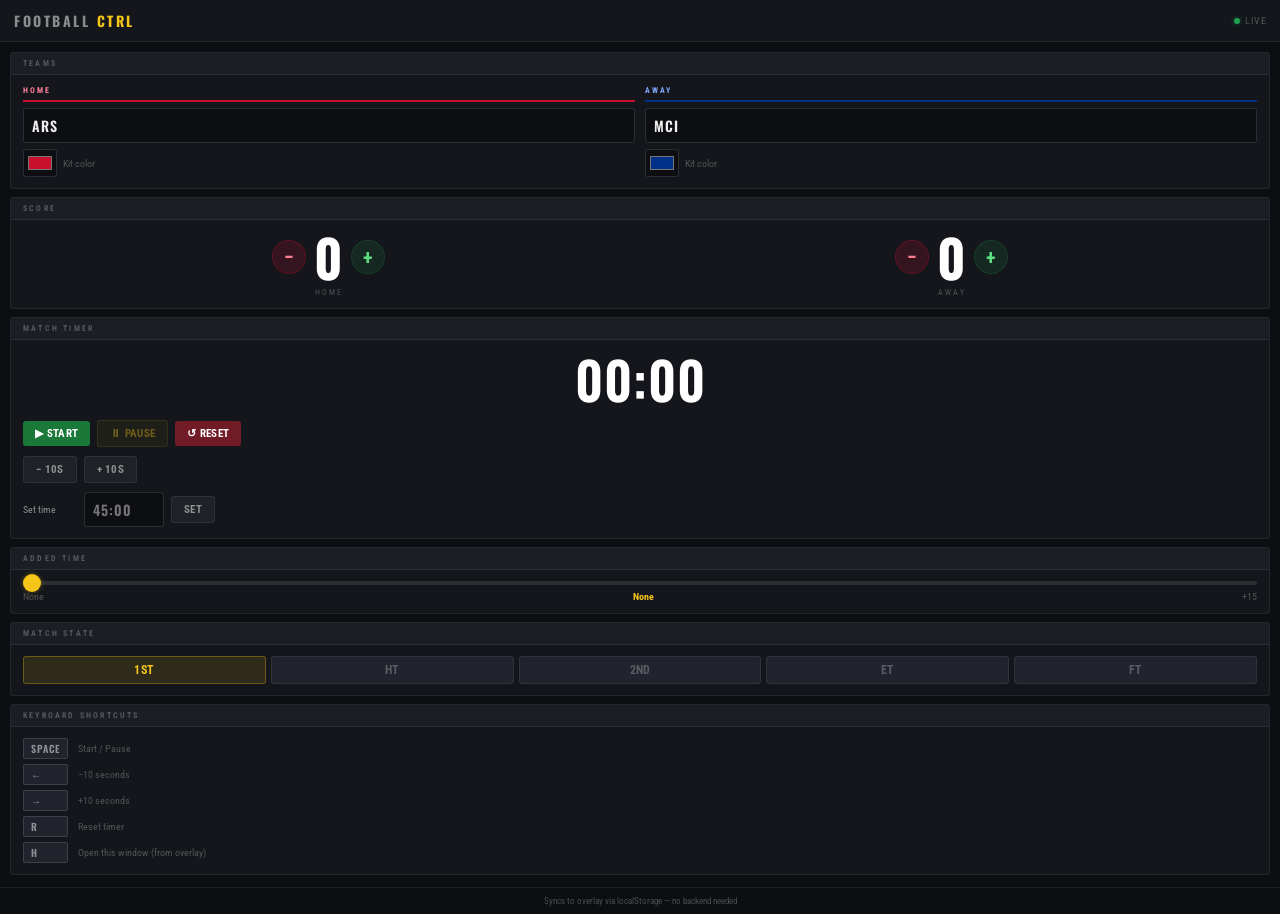
==== commit 72d43e6c: "Update controller.html" ====
--- a/controller.html
+++ b/controller.html
@@ -3,133 +3,109 @@
 <head>
 <meta charset="UTF-8"/>
 <meta name="viewport" content="width=device-width,initial-scale=1.0"/>
-<title>Overlay Controller</title>
+<title>Controller</title>
 <link rel="preconnect" href="https://fonts.googleapis.com"/>
 <link rel="preconnect" href="https://fonts.gstatic.com" crossorigin/>
-<link href="https://fonts.googleapis.com/css2?family=Oswald:wght@400;500;600;700&family=Roboto+Condensed:wght@400;700&display=swap" rel="stylesheet"/>
+<link href="https://fonts.googleapis.com/css2?family=Oswald:wght@500;600;700&family=Roboto+Condensed:wght@400;700&display=swap" rel="stylesheet"/>
 <style>
-/* ============================================================
-   RESET
-   ============================================================ */
-*,*::before,*::after { box-sizing: border-box; margin: 0; padding: 0; }
-
-/* ============================================================
-   DESIGN TOKENS
-   ============================================================ */
+*, *::before, *::after { box-sizing: border-box; margin: 0; padding: 0; }
+
 :root {
-  --bg:       #0d0d0f;
-  --srf:      #16181c;
-  --srf2:     #1d2025;
-  --bd:       rgba(255,255,255,0.07);
-  --bd2:      rgba(255,255,255,0.13);
-  --tx:       #efefef;
-  --tx2:      rgba(255,255,255,0.50);
-  --tx3:      rgba(255,255,255,0.28);
-  --accent:   #f5c842;
-  --green:    #1c7a3f;
-  --green2:   #23a050;
-  --red:      #b01e2e;
-  --red2:     #d02535;
-  --r:        3px;
-  --f:        'Roboto Condensed', sans-serif;
-  --fn:       'Oswald', sans-serif;
-}
-
-/* ============================================================
-   BASE
-   ============================================================ */
+  --bg:    #0c0e12;
+  --s1:    #14161b;
+  --s2:    #1b1e25;
+  --s3:    #21242d;
+  --bd:    rgba(255,255,255,.07);
+  --bd2:   rgba(255,255,255,.13);
+  --tx:    #f0f0f0;
+  --tx2:   rgba(255,255,255,.50);
+  --tx3:   rgba(255,255,255,.26);
+  --gold:  #f5c518;
+  --fn:    'Oswald', sans-serif;
+  --fb:    'Roboto Condensed', sans-serif;
+  --r:     3px;
+}
+
 html { font-size: 13px; }
+
 body {
   background: var(--bg);
   color: var(--tx);
-  font-family: var(--f);
-  height: 100vh;
+  font-family: var(--fb);
+  min-height: 100vh;
   overflow-y: auto;
+  overflow-x: hidden;
   scrollbar-width: thin;
-  scrollbar-color: rgba(255,255,255,0.08) transparent;
-}
-body::-webkit-scrollbar { width: 3px; }
-body::-webkit-scrollbar-thumb { background: rgba(255,255,255,0.08); border-radius: 2px; }
-
-/* ============================================================
-   STICKY HEADER
-   ============================================================ */
-.hd {
-  position: sticky; top: 0; z-index: 20;
+  scrollbar-color: rgba(255,255,255,.08) transparent;
+}
+body::-webkit-scrollbar { width: 4px; }
+body::-webkit-scrollbar-thumb { background: rgba(255,255,255,.08); border-radius: 2px; }
+
+/* ── Header ── */
+header {
+  position: sticky; top: 0; z-index: 10;
   display: flex; align-items: center; justify-content: space-between;
   padding: 10px 14px;
-  background: var(--srf);
+  background: var(--s1);
   border-bottom: 1px solid var(--bd);
 }
 .hd-title {
   font-family: var(--fn);
-  font-size: 15px; font-weight: 600;
-  letter-spacing: 2px;
-  color: var(--tx2);
+  font-size: 14px; font-weight: 700;
+  letter-spacing: 2.5px; color: var(--tx2);
   text-transform: uppercase;
 }
-.hd-title em { color: var(--accent); font-style: normal; }
-
-/* Sync status */
-.sync-row { display: flex; align-items: center; gap: 6px; font-size: 11px; color: var(--tx3); }
+.hd-title b { color: var(--gold); font-weight: 700; }
+.sync-wrap { display: flex; align-items: center; gap: 5px; }
 .sync-dot {
   width: 6px; height: 6px; border-radius: 50%;
-  background: var(--green2);
-  box-shadow: 0 0 5px rgba(35,160,80,0.5);
-}
-.sync-dot.flash { animation: sFlash 0.32s ease; }
-@keyframes sFlash {
-  0%   { background: #fff; box-shadow: 0 0 10px #fff; }
-  100% { background: var(--green2); box-shadow: 0 0 5px rgba(35,160,80,0.5); }
-}
-
-/* ============================================================
-   LAYOUT
-   ============================================================ */
-.ctrl-body {
-  padding: 10px;
-  display: flex;
-  flex-direction: column;
-  gap: 9px;
-}
-
-/* ============================================================
-   CARD
-   ============================================================ */
+  background: #22a050;
+  box-shadow: 0 0 5px rgba(34,160,80,.5);
+  flex-shrink: 0;
+}
+.sync-dot.fl { animation: sdfl .3s ease; }
+@keyframes sdfl { 0%{background:#fff;box-shadow:0 0 10px #fff} 100%{background:#22a050;box-shadow:0 0 5px rgba(34,160,80,.5)} }
+.sync-lbl { font-size: 10px; color: var(--tx3); letter-spacing: .5px; }
+
+/* ── Body ── */
+main { padding: 10px; display: flex; flex-direction: column; gap: 8px; }
+
+/* ── Card ── */
 .card {
-  background: var(--srf);
+  background: var(--s1);
   border: 1px solid var(--bd);
   border-radius: var(--r);
   overflow: hidden;
 }
 .card-hd {
-  padding: 7px 12px;
-  background: var(--srf2);
+  padding: 6px 12px;
+  background: var(--s2);
   border-bottom: 1px solid var(--bd);
-  font-size: 9px; font-weight: 700;
-  letter-spacing: 2px;
-  color: var(--tx3);
+  font-size: 8px; font-weight: 700;
+  letter-spacing: 2.2px; color: var(--tx3);
   text-transform: uppercase;
 }
-.card-body {
-  padding: 11px 12px;
-  display: flex;
-  flex-direction: column;
-  gap: 9px;
-}
-
-/* ============================================================
-   LAYOUT HELPERS
-   ============================================================ */
-.row  { display: flex; align-items: center; gap: 8px; flex-wrap: wrap; }
+.card-body { padding: 11px 12px; display: flex; flex-direction: column; gap: 9px; }
+
+/* ── Layout helpers ── */
+.row { display: flex; align-items: center; gap: 7px; flex-wrap: wrap; }
+.row-tight { display: flex; align-items: center; gap: 5px; }
 .col2 { display: grid; grid-template-columns: 1fr 1fr; gap: 10px; }
-.lbl  { font-size: 11px; color: var(--tx2); white-space: nowrap; min-width: 56px; }
-
-/* ============================================================
-   INPUTS
-   ============================================================ */
-input[type=text],
-input[type=number] {
+.lbl { font-size: 10px; color: var(--tx2); white-space: nowrap; min-width: 54px; }
+
+/* ── Team columns ── */
+.tcol { display: flex; flex-direction: column; gap: 6px; }
+.tcol-hd {
+  font-size: 8px; font-weight: 700;
+  letter-spacing: 2px; text-transform: uppercase;
+  padding-bottom: 5px; border-bottom: 2px solid transparent;
+}
+.tcol.home .tcol-hd { color: #ff8096; border-color: #c8102e; }
+.tcol.away .tcol-hd { color: #80aaff; border-color: #003087; }
+.color-row { display: flex; align-items: center; gap: 6px; font-size: 10px; color: var(--tx3); }
+
+/* ── Inputs ── */
+input[type=text] {
   background: var(--bg);
   border: 1px solid var(--bd2);
   border-radius: var(--r);
@@ -137,226 +113,156 @@
   font-family: var(--fn);
   font-size: 14px; font-weight: 600;
   letter-spacing: 1px;
-  padding: 6px 9px;
+  padding: 6px 8px;
   outline: none;
-  transition: border-color .12s;
   text-transform: uppercase;
   width: 100%;
-}
-input[type=text]:focus,
-input[type=number]:focus { border-color: rgba(255,255,255,0.28); }
+  transition: border-color .12s;
+}
+input[type=text]:focus { border-color: rgba(255,255,255,.30); }
 
 input[type=color] {
   background: var(--bg);
   border: 1px solid var(--bd2);
   border-radius: var(--r);
-  width: 36px; height: 30px;
-  cursor: pointer; padding: 2px;
-  flex-shrink: 0;
-}
-
-/* ============================================================
-   TEAM COLUMNS
-   ============================================================ */
-.team-col { display: flex; flex-direction: column; gap: 7px; }
-.team-col-lbl {
-  font-size: 9px; font-weight: 700;
-  letter-spacing: 1.8px;
-  text-transform: uppercase;
-  padding-bottom: 5px;
-  border-bottom: 2px solid transparent;
-}
-.tc-home .team-col-lbl { color: #ff8096; border-color: #c8102e; }
-.tc-away .team-col-lbl { color: #7aaeff; border-color: #003087; }
-
-.color-row {
-  display: flex; align-items: center;
-  gap: 7px; font-size: 11px; color: var(--tx2);
-}
-
-/* ============================================================
-   SCORE SECTION
-   ============================================================ */
-.score-pair { display: grid; grid-template-columns: 1fr 1fr; gap: 14px; }
-.score-unit { display: flex; flex-direction: column; align-items: center; gap: 6px; }
-.score-val {
+  width: 34px; height: 28px;
+  padding: 2px; cursor: pointer; flex-shrink: 0;
+}
+
+/* ── Score display ── */
+.score-pair { display: grid; grid-template-columns: 1fr 1fr; gap: 12px; }
+.score-unit { display: flex; flex-direction: column; align-items: center; gap: 5px; }
+.score-big {
   font-family: var(--fn);
-  font-size: 48px; font-weight: 700;
-  color: #fff;
-  font-variant-numeric: tabular-nums;
-  line-height: 1;
-}
-.score-lbl {
-  font-size: 9px; letter-spacing: 1.8px;
-  color: var(--tx3); text-transform: uppercase;
-}
+  font-size: 52px; font-weight: 700;
+  color: #fff; font-variant-numeric: tabular-nums; line-height: 1;
+}
+.score-sub { font-size: 8px; letter-spacing: 2px; color: var(--tx3); text-transform: uppercase; }
 .btn-pair { display: flex; align-items: center; gap: 8px; }
 
-/* ============================================================
-   CLOCK DISPLAY (in controller)
-   ============================================================ */
-.clock-display {
+/* ── Clock display ── */
+.clock-big {
   font-family: var(--fn);
-  font-size: 48px; font-weight: 600;
-  color: #fff;
-  font-variant-numeric: tabular-nums;
+  font-size: 52px; font-weight: 600;
+  color: #fff; font-variant-numeric: tabular-nums;
   letter-spacing: 1px; line-height: 1;
-  text-align: center;
-  padding: 4px 0 6px;
-}
-
-/* ============================================================
-   BUTTONS
-   ============================================================ */
+  text-align: center; padding: 2px 0 6px;
+}
+
+/* ── Buttons ── */
 .btn {
-  font-family: var(--f);
-  font-size: 12px; font-weight: 700;
-  letter-spacing: 0.5px;
-  border: none;
-  border-radius: var(--r);
-  cursor: pointer;
-  padding: 8px 13px;
-  transition: background .12s, transform .08s;
-  text-transform: uppercase;
-  line-height: 1;
-  white-space: nowrap;
-}
-.btn:active { transform: scale(0.94); }
-
-/* Round score buttons */
-.btn-round {
-  width: 34px; height: 34px;
-  padding: 0; border-radius: 50%;
+  font-family: var(--fb);
+  font-size: 11px; font-weight: 700;
+  letter-spacing: .3px;
+  border: none; border-radius: var(--r);
+  cursor: pointer; padding: 7px 12px;
+  transition: background .1s, transform .07s;
+  text-transform: uppercase; line-height: 1; white-space: nowrap;
+}
+.btn:active { transform: scale(0.93); }
+
+.btn-circ {
+  width: 34px; height: 34px; padding: 0; border-radius: 50%;
   font-size: 20px; font-weight: 700;
-  display: flex; align-items: center; justify-content: center;
-  flex-shrink: 0;
-}
-.btn-minus { background: rgba(176,30,46,.18); color: #ff8096; border: 1px solid rgba(176,30,46,.30); }
-.btn-minus:hover { background: rgba(176,30,46,.42); color: #fff; }
-.btn-plus  { background: rgba(28,122,63,.18);  color: #5cdb80; border: 1px solid rgba(28,122,63,.30); }
-.btn-plus:hover  { background: rgba(28,122,63,.42);  color: #fff; }
-
-/* Timer action buttons */
-.btn-go   { background: var(--green);             color: #fff; }
-.btn-go:hover   { background: var(--green2); }
-.btn-hold { background: rgba(245,200,66,.14); color: var(--accent); border: 1px solid rgba(245,200,66,.28); }
-.btn-hold:hover { background: rgba(245,200,66,.26); }
-.btn-stop { background: rgba(176,30,46,.65);      color: #fff; }
-.btn-stop:hover { background: var(--red2); }
-.btn-ghost { background: rgba(255,255,255,.05); color: var(--tx2); border: 1px solid var(--bd); }
-.btn-ghost:hover { background: rgba(255,255,255,.10); color: var(--tx); }
-
-/* Match state buttons */
+  display: flex; align-items: center; justify-content: center; flex-shrink: 0;
+}
+
+.b-minus { background: rgba(200,16,46,.18); color: #ff8096; border: 1px solid rgba(200,16,46,.28); }
+.b-minus:hover { background: rgba(200,16,46,.40); color: #fff; }
+.b-plus  { background: rgba(28,122,63,.18);  color: #5cdb80; border: 1px solid rgba(28,122,63,.28); }
+.b-plus:hover  { background: rgba(28,122,63,.40); color: #fff; }
+
+.b-go   { background: #1a7838; color: #fff; }
+.b-go:hover   { background: #22a050; }
+.b-hold { background: rgba(245,197,24,.13); color: var(--gold); border: 1px solid rgba(245,197,24,.28); }
+.b-hold:hover { background: rgba(245,197,24,.24); }
+.b-stop { background: rgba(176,30,46,.60); color: #fff; }
+.b-stop:hover { background: #d02030; }
+.b-ghost { background: rgba(255,255,255,.05); color: var(--tx2); border: 1px solid var(--bd); }
+.b-ghost:hover { background: rgba(255,255,255,.10); color: var(--tx); }
+
+/* ── Match state buttons ── */
 .state-row { gap: 5px; flex-wrap: nowrap; }
-.btn-state {
+.b-state {
   flex: 1; padding: 7px 4px; font-size: 12px;
-  background: var(--srf2); color: var(--tx2);
-  border: 1px solid var(--bd);
-}
-.btn-state:hover { background: rgba(255,255,255,.07); color: var(--tx); }
-.btn-state.on {
-  background: rgba(245,200,66,.13);
-  color: var(--accent);
-  border-color: rgba(245,200,66,.30);
-}
-
-/* ============================================================
-   ADDED TIME SLIDER
-   ============================================================ */
-.slider-wrap { width: 100%; display: flex; flex-direction: column; gap: 5px; }
-
+  background: var(--s3); color: var(--tx3); border: 1px solid var(--bd);
+}
+.b-state:hover { background: rgba(255,255,255,.07); color: var(--tx2); }
+.b-state.on { background: rgba(245,197,24,.12); color: var(--gold); border-color: rgba(245,197,24,.30); }
+
+/* ── Added time slider ── */
+.slider-wrap { width: 100%; display: flex; flex-direction: column; gap: 6px; }
 input[type=range] {
   -webkit-appearance: none;
   width: 100%; height: 4px;
   background: rgba(255,255,255,.10);
-  border-radius: 10px;
-  outline: none; cursor: pointer;
+  border-radius: 10px; outline: none; cursor: pointer;
 }
 input[type=range]::-webkit-slider-thumb {
   -webkit-appearance: none;
-  width: 17px; height: 17px;
-  border-radius: 50%;
-  background: var(--accent);
-  box-shadow: 0 0 5px rgba(245,200,66,.38);
-  cursor: pointer;
-  transition: transform .1s;
-}
-input[type=range]::-webkit-slider-thumb:hover { transform: scale(1.18); }
+  width: 18px; height: 18px; border-radius: 50%;
+  background: var(--gold);
+  box-shadow: 0 0 5px rgba(245,197,24,.35);
+  cursor: pointer; transition: transform .1s;
+}
+input[type=range]::-webkit-slider-thumb:hover { transform: scale(1.2); }
 input[type=range]::-moz-range-thumb {
-  width: 17px; height: 17px;
-  border-radius: 50%;
-  background: var(--accent);
-  border: none; cursor: pointer;
+  width: 18px; height: 18px; border-radius: 50%;
+  background: var(--gold); border: none; cursor: pointer;
 }
 .slider-meta { display: flex; justify-content: space-between; font-size: 10px; color: var(--tx3); }
-#added-readout { color: var(--accent); font-weight: 700; }
-
-/* ============================================================
-   SET-TIME INPUT WIDTH
-   ============================================================ */
-#input-settime { width: 84px; flex-shrink: 0; }
-
-/* ============================================================
-   KEYBOARD HINTS
-   ============================================================ */
-.key-grid {
-  display: grid;
-  grid-template-columns: auto 1fr;
-  gap: 5px 11px;
-  align-items: center;
-}
+#added-val { color: var(--gold); font-weight: 700; }
+
+/* ── Set time input ── */
+#in-settime { width: 80px; flex-shrink: 0; }
+
+/* ── Keyboard hints ── */
+.key-grid { display: grid; grid-template-columns: auto 1fr; gap: 5px 10px; align-items: center; }
 .kbd {
   display: inline-block;
-  background: var(--srf2);
-  border: 1px solid var(--bd2);
-  border-radius: 2px;
-  padding: 2px 7px;
-  font-size: 11px; font-weight: 700;
-  color: var(--tx2); letter-spacing: .5px;
-  font-family: var(--fn); white-space: nowrap;
-}
-.key-grid span:not(.kbd) { font-size: 11px; color: var(--tx3); }
-
-/* ============================================================
-   FOOTER
-   ============================================================ */
-.ctrl-footer {
-  padding: 9px 14px;
-  text-align: center;
-  font-size: 10px; color: var(--tx3);
+  background: var(--s3); border: 1px solid var(--bd2); border-radius: 2px;
+  padding: 2px 7px; font-family: var(--fn); font-size: 10px; font-weight: 600;
+  color: var(--tx2); letter-spacing: .5px; white-space: nowrap;
+}
+.key-grid span:not(.kbd) { font-size: 10px; color: var(--tx3); }
+
+/* ── Footer ── */
+footer {
+  padding: 8px 14px; text-align: center;
+  font-size: 9px; color: var(--tx3);
   border-top: 1px solid var(--bd);
+  margin-top: 2px;
 }
 </style>
 </head>
 <body>
 
-<!-- ── Sticky header ── -->
-<div class="hd">
-  <span class="hd-title">Football <em>Control</em></span>
-  <div class="sync-row">
+<header>
+  <span class="hd-title">FOOTBALL <b>CTRL</b></span>
+  <div class="sync-wrap">
     <div class="sync-dot" id="sync-dot"></div>
-    <span>Synced</span>
-  </div>
-</div>
-
-<div class="ctrl-body">
-
-  <!-- ── TEAMS ── -->
+    <span class="sync-lbl">LIVE</span>
+  </div>
+</header>
+
+<main>
+
+  <!-- TEAMS -->
   <div class="card">
     <div class="card-hd">Teams</div>
     <div class="card-body">
       <div class="col2">
-        <div class="team-col tc-home">
-          <div class="team-col-lbl">Home</div>
-          <input type="text" id="in-home-name" value="ARS" maxlength="8" placeholder="HOME"/>
+        <div class="tcol home">
+          <div class="tcol-hd">Home</div>
+          <input type="text" id="in-home" value="ARS" maxlength="8" placeholder="HOME"/>
           <div class="color-row">
             <input type="color" id="in-home-color" value="#c8102e"/>
             <span>Kit color</span>
           </div>
         </div>
-        <div class="team-col tc-away">
-          <div class="team-col-lbl">Away</div>
-          <input type="text" id="in-away-name" value="MCI" maxlength="8" placeholder="AWAY"/>
+        <div class="tcol away">
+          <div class="tcol-hd">Away</div>
+          <input type="text" id="in-away" value="MCI" maxlength="8" placeholder="AWAY"/>
           <div class="color-row">
             <input type="color" id="in-away-color" value="#003087"/>
             <span>Kit color</span>
@@ -366,62 +272,54 @@
     </div>
   </div>
 
-  <!-- ── SCORE ── -->
+  <!-- SCORE -->
   <div class="card">
     <div class="card-hd">Score</div>
     <div class="card-body">
       <div class="score-pair">
-
         <div class="score-unit">
           <div class="btn-pair">
-            <button class="btn btn-round btn-minus" data-team="home" data-d="-1">−</button>
-            <div class="score-val" id="ctrl-hs">0</div>
-            <button class="btn btn-round btn-plus"  data-team="home" data-d="1">+</button>
+            <button class="btn btn-circ b-minus" data-team="home" data-d="-1">−</button>
+            <div class="score-big" id="d-hs">0</div>
+            <button class="btn btn-circ b-plus"  data-team="home" data-d="1">+</button>
           </div>
-          <div class="score-lbl">Home</div>
+          <div class="score-sub">HOME</div>
         </div>
-
         <div class="score-unit">
           <div class="btn-pair">
-            <button class="btn btn-round btn-minus" data-team="away" data-d="-1">−</button>
-            <div class="score-val" id="ctrl-as">0</div>
-            <button class="btn btn-round btn-plus"  data-team="away" data-d="1">+</button>
+            <button class="btn btn-circ b-minus" data-team="away" data-d="-1">−</button>
+            <div class="score-big" id="d-as">0</div>
+            <button class="btn btn-circ b-plus"  data-team="away" data-d="1">+</button>
           </div>
-          <div class="score-lbl">Away</div>
+          <div class="score-sub">AWAY</div>
         </div>
-
-      </div>
-    </div>
-  </div>
-
-  <!-- ── TIMER ── -->
+      </div>
+    </div>
+  </div>
+
+  <!-- TIMER -->
   <div class="card">
     <div class="card-hd">Match Timer</div>
     <div class="card-body">
-
-      <div class="clock-display" id="ctrl-clock">00:00</div>
-
+      <div class="clock-big" id="d-clock">00:00</div>
       <div class="row">
-        <button class="btn btn-go"   id="btn-start">▶ Start</button>
-        <button class="btn btn-hold" id="btn-pause" style="opacity:.4">⏸ Pause</button>
-        <button class="btn btn-stop" id="btn-reset">↺ Reset</button>
-      </div>
-
+        <button class="btn b-go"   id="btn-start">▶ Start</button>
+        <button class="btn b-hold" id="btn-pause" style="opacity:.4">⏸ Pause</button>
+        <button class="btn b-stop" id="btn-reset">↺ Reset</button>
+      </div>
       <div class="row">
-        <button class="btn btn-ghost" id="btn-m10">− 10s</button>
-        <button class="btn btn-ghost" id="btn-p10">+ 10s</button>
-      </div>
-
+        <button class="btn b-ghost" id="btn-m10">− 10s</button>
+        <button class="btn b-ghost" id="btn-p10">+ 10s</button>
+      </div>
       <div class="row">
         <span class="lbl">Set time</span>
-        <input type="text" id="input-settime" placeholder="45:00" maxlength="6"/>
-        <button class="btn btn-ghost" id="btn-set">Set</button>
-      </div>
-
-    </div>
-  </div>
-
-  <!-- ── ADDED TIME ── -->
+        <input type="text" id="in-settime" placeholder="45:00" maxlength="6"/>
+        <button class="btn b-ghost" id="btn-set">Set</button>
+      </div>
+    </div>
+  </div>
+
+  <!-- ADDED TIME -->
   <div class="card">
     <div class="card-hd">Added Time</div>
     <div class="card-body">
@@ -429,28 +327,28 @@
         <input type="range" id="slider-added" min="0" max="15" value="0" step="1"/>
         <div class="slider-meta">
           <span>None</span>
-          <span id="added-readout">None</span>
+          <span id="added-val">None</span>
           <span>+15</span>
         </div>
       </div>
     </div>
   </div>
 
-  <!-- ── MATCH STATE ── -->
+  <!-- MATCH STATE -->
   <div class="card">
     <div class="card-hd">Match State</div>
     <div class="card-body">
       <div class="row state-row">
-        <button class="btn btn-state on" data-state="1H">1H</button>
-        <button class="btn btn-state"    data-state="HT">HT</button>
-        <button class="btn btn-state"    data-state="2H">2H</button>
-        <button class="btn btn-state"    data-state="ET">ET</button>
-        <button class="btn btn-state"    data-state="FT">FT</button>
-      </div>
-    </div>
-  </div>
-
-  <!-- ── KEYBOARD SHORTCUTS ── -->
+        <button class="btn b-state on" data-st="1ST">1ST</button>
+        <button class="btn b-state"    data-st="HT">HT</button>
+        <button class="btn b-state"    data-st="2ND">2ND</button>
+        <button class="btn b-state"    data-st="ET">ET</button>
+        <button class="btn b-state"    data-st="FT">FT</button>
+      </div>
+    </div>
+  </div>
+
+  <!-- KEYBOARD -->
   <div class="card">
     <div class="card-hd">Keyboard Shortcuts</div>
     <div class="card-body">
@@ -459,245 +357,141 @@
         <span class="kbd">←</span>     <span>−10 seconds</span>
         <span class="kbd">→</span>     <span>+10 seconds</span>
         <span class="kbd">R</span>     <span>Reset timer</span>
-        <span class="kbd">H</span>     <span>Open overlay preview</span>
-      </div>
-    </div>
-  </div>
-
-</div><!-- /ctrl-body -->
-
-<div class="ctrl-footer">Changes sync to overlay in real-time via localStorage</div>
-
-<!-- ============================================================
-     CONTROLLER ENGINE
-     - Owns the timer (performance.now, zero drift)
-     - Writes all state to localStorage on every change
-     - Pushes wallTime so overlay can compensate for latency
-     ============================================================ -->
+        <span class="kbd">H</span>     <span>Open this window (from overlay)</span>
+      </div>
+    </div>
+  </div>
+
+</main>
+
+<footer>Syncs to overlay via localStorage — no backend needed</footer>
+
 <script>
-(function () {
+(function(){
   'use strict';
-
-  const KEY = 'fbOverlayState';
-
-  /* ── Shared state object ── */
+  const KEY = 'fbState';
+
   const state = {
-    homeName:   'ARS',
-    awayName:   'MCI',
-    homeScore:  0,
-    awayScore:  0,
-    homeColor:  '#c8102e',
-    awayColor:  '#003087',
-    elapsedMs:  0,
-    running:    false,
-    addedTime:  0,
-    matchState: '1H',
+    homeName:  'ARS', awayName:  'MCI',
+    homeColor: '#c8102e', awayColor: '#003087',
+    homeScore: 0, awayScore: 0,
+    elapsedMs: 0, running: false,
+    addedTime: 0, matchState: '1ST',
   };
 
-  /* ── Timer engine — performance.now, no drift ── */
-  let rafId   = null;
-  let startTs = 0;   // performance.now() at last start
-  let startMs = 0;   // state.elapsedMs snapshot at last start
-
-  /* Returns current elapsed ms regardless of running state */
-  function nowMs() {
-    return state.running
-      ? startMs + (performance.now() - startTs)
-      : state.elapsedMs;
-  }
-
-  /* RAF callback — only ticks when running */
+  /* Timer engine — performance.now, zero drift */
+  let rafId = 0, ts0 = 0, ms0 = 0;
+
+  function nowMs() { return state.running ? ms0 + (performance.now() - ts0) : state.elapsedMs; }
+
   function rafCb(ts) {
     if (!state.running) return;
-    state.elapsedMs = startMs + (ts - startTs);
+    state.elapsedMs = ms0 + (ts - ts0);
     renderClock();
     rafId = requestAnimationFrame(rafCb);
   }
 
   function startTimer() {
     if (state.running) return;
-    state.running = true;
-    startTs = performance.now();
-    startMs = state.elapsedMs;
+    state.running = true; ts0 = performance.now(); ms0 = state.elapsedMs;
     rafId = requestAnimationFrame(rafCb);
-    updateTimerBtns();
-    push();
-  }
-
+    syncBtns(); push();
+  }
   function pauseTimer() {
     if (!state.running) return;
-    state.running = false;
-    cancelAnimationFrame(rafId);
-    state.elapsedMs = startMs + (performance.now() - startTs);
-    renderClock();
-    updateTimerBtns();
-    push();
-  }
-
-  function resetTimer() {
-    pauseTimer();
-    state.elapsedMs = 0;
-    renderClock();
-    push();
-  }
-
-  function adjustTimer(deltaMs) {
-    const was = state.running;
-    if (was) pauseTimer();
-    state.elapsedMs = Math.max(0, state.elapsedMs + deltaMs);
-    renderClock();
-    if (was) startTimer(); else push();
-  }
-
-  function setTimerFromInput() {
-    const raw = document.getElementById('input-settime').value.trim();
+    state.running = false; cancelAnimationFrame(rafId);
+    state.elapsedMs = ms0 + (performance.now() - ts0);
+    renderClock(); syncBtns(); push();
+  }
+  function resetTimer() { pauseTimer(); state.elapsedMs = 0; renderClock(); push(); }
+  function adjust(d) {
+    const w = state.running; if(w) pauseTimer();
+    state.elapsedMs = Math.max(0, state.elapsedMs + d);
+    renderClock(); if(w) startTimer(); else push();
+  }
+  function setTime() {
+    const raw = document.getElementById('in-settime').value.trim();
     let ms = 0;
-    if (/^\d{1,3}:\d{2}$/.test(raw)) {
-      const [m, s] = raw.split(':').map(Number);
-      ms = (m * 60 + s) * 1000;
-    } else if (/^\d+$/.test(raw)) {
-      ms = parseInt(raw, 10) * 1000;
-    } else return; // invalid input — do nothing
-    const was = state.running;
-    if (was) pauseTimer();
-    state.elapsedMs = ms;
-    renderClock();
-    document.getElementById('input-settime').value = '';
-    if (was) startTimer(); else push();
-  }
-
-  /* ── Render helpers ── */
+    if (/^\d{1,3}:\d{2}$/.test(raw)) { const [m,s] = raw.split(':').map(Number); ms = (m*60+s)*1000; }
+    else if (/^\d+$/.test(raw)) { ms = parseInt(raw)*1000; }
+    else return;
+    const w = state.running; if(w) pauseTimer();
+    state.elapsedMs = ms; renderClock();
+    document.getElementById('in-settime').value = '';
+    if(w) startTimer(); else push();
+  }
 
   function fmt(ms) {
-    const s = Math.max(0, Math.floor(ms / 1000));
-    return String(Math.floor(s / 60)).padStart(2, '0') + ':' + String(s % 60).padStart(2, '0');
-  }
-
-  function renderClock() {
-    document.getElementById('ctrl-clock').textContent = fmt(nowMs());
-  }
-
-  function updateTimerBtns() {
+    const s = Math.max(0, Math.floor(ms/1000));
+    return String(Math.floor(s/60)).padStart(2,'0') + ':' + String(s%60).padStart(2,'0');
+  }
+
+  const dClock = document.getElementById('d-clock');
+  function renderClock() { dClock.textContent = fmt(nowMs()); }
+
+  function syncBtns() {
     document.getElementById('btn-start').style.opacity = state.running ? '0.4' : '1';
-    document.getElementById('btn-pause').style.opacity = state.running ? '1'   : '0.4';
-  }
-
-  /* ── Push state to localStorage ── */
-  const syncDot  = document.getElementById('sync-dot');
-  let pushTimer  = null;
-
+    document.getElementById('btn-pause').style.opacity = state.running ? '1' : '0.4';
+  }
+
+  /* Push to localStorage */
+  const syncDot = document.getElementById('sync-dot');
+  let pushTid = null;
   function push() {
-    /* Include wallTime so overlay can compensate for storage latency */
-    const payload = { ...state, elapsedMs: nowMs(), wallTime: Date.now() };
-    localStorage.setItem(KEY, JSON.stringify(payload));
-
-    /* Flash sync indicator */
-    syncDot.classList.remove('flash');
-    void syncDot.offsetWidth;
-    syncDot.classList.add('flash');
-
-    /* While running: re-push every 500ms so overlay stays accurate */
-    clearTimeout(pushTimer);
-    if (state.running) pushTimer = setTimeout(push, 500);
-  }
-
-  /* ── Event bindings ── */
-
-  /* Team names */
-  document.getElementById('in-home-name').addEventListener('input', function () {
-    state.homeName = this.value || 'HOME'; push();
-  });
-  document.getElementById('in-away-name').addEventListener('input', function () {
-    state.awayName = this.value || 'AWAY'; push();
-  });
-
-  /* Kit colors */
-  document.getElementById('in-home-color').addEventListener('input', function () {
-    state.homeColor = this.value; push();
-  });
-  document.getElementById('in-away-color').addEventListener('input', function () {
-    state.awayColor = this.value; push();
-  });
-
-  /* Score +/− buttons */
+    localStorage.setItem(KEY, JSON.stringify({...state, elapsedMs: nowMs(), wallTime: Date.now()}));
+    syncDot.classList.remove('fl'); void syncDot.offsetWidth; syncDot.classList.add('fl');
+    clearTimeout(pushTid);
+    if (state.running) pushTid = setTimeout(push, 400);
+  }
+
+  /* Bindings */
+  document.getElementById('in-home').addEventListener('input', function(){ state.homeName = this.value||'HOME'; push(); });
+  document.getElementById('in-away').addEventListener('input', function(){ state.awayName = this.value||'AWAY'; push(); });
+  document.getElementById('in-home-color').addEventListener('input', function(){ state.homeColor = this.value; push(); });
+  document.getElementById('in-away-color').addEventListener('input', function(){ state.awayColor = this.value; push(); });
+
   document.querySelectorAll('[data-d]').forEach(btn => {
     btn.addEventListener('click', () => {
-      const team  = btn.dataset.team;
-      const delta = parseInt(btn.dataset.d, 10);
-      if (team === 'home') {
-        state.homeScore = Math.max(0, state.homeScore + delta);
-        document.getElementById('ctrl-hs').textContent = state.homeScore;
-      } else {
-        state.awayScore = Math.max(0, state.awayScore + delta);
-        document.getElementById('ctrl-as').textContent = state.awayScore;
-      }
+      const t = btn.dataset.team, d = parseInt(btn.dataset.d);
+      if (t === 'home') { state.homeScore = Math.max(0, state.homeScore + d); document.getElementById('d-hs').textContent = state.homeScore; }
+      else              { state.awayScore = Math.max(0, state.awayScore + d); document.getElementById('d-as').textContent = state.awayScore; }
       push();
     });
   });
 
-  /* Timer buttons */
   document.getElementById('btn-start').addEventListener('click', startTimer);
   document.getElementById('btn-pause').addEventListener('click', pauseTimer);
   document.getElementById('btn-reset').addEventListener('click', resetTimer);
-  document.getElementById('btn-m10').addEventListener('click', () => adjustTimer(-10000));
-  document.getElementById('btn-p10').addEventListener('click', () => adjustTimer( 10000));
-  document.getElementById('btn-set').addEventListener('click', setTimerFromInput);
-  document.getElementById('input-settime').addEventListener('keydown', e => {
-    if (e.key === 'Enter') setTimerFromInput();
-  });
-
-  /* Added time slider */
-  document.getElementById('slider-added').addEventListener('input', function () {
-    state.addedTime = parseInt(this.value, 10);
-    document.getElementById('added-readout').textContent =
-      state.addedTime > 0 ? '+' + state.addedTime + ' min' : 'None';
+  document.getElementById('btn-m10').addEventListener('click', () => adjust(-10000));
+  document.getElementById('btn-p10').addEventListener('click', () => adjust( 10000));
+  document.getElementById('btn-set').addEventListener('click', setTime);
+  document.getElementById('in-settime').addEventListener('keydown', e => { if(e.key==='Enter') setTime(); });
+
+  document.getElementById('slider-added').addEventListener('input', function(){
+    state.addedTime = parseInt(this.value);
+    document.getElementById('added-val').textContent = state.addedTime > 0 ? '+' + state.addedTime + ' min' : 'None';
     push();
   });
 
-  /* Match state buttons */
-  document.querySelectorAll('.btn-state').forEach(btn => {
+  document.querySelectorAll('[data-st]').forEach(btn => {
     btn.addEventListener('click', () => {
-      document.querySelectorAll('.btn-state').forEach(b => b.classList.remove('on'));
-      btn.classList.add('on');
-      state.matchState = btn.dataset.state;
-      push();
+      document.querySelectorAll('[data-st]').forEach(b => b.classList.remove('on'));
+      btn.classList.add('on'); state.matchState = btn.dataset.st; push();
     });
   });
 
-  /* Keyboard shortcuts */
   document.addEventListener('keydown', e => {
-    const tag = document.activeElement.tagName.toLowerCase();
-    if (tag === 'input' || tag === 'textarea') {
-      if (e.key === 'Escape') document.activeElement.blur();
-      return;
-    }
-    switch (e.key) {
-      case ' ':
-      case 'Space':
-        e.preventDefault();
-        state.running ? pauseTimer() : startTimer();
-        break;
-      case 'ArrowLeft':
-        e.preventDefault();
-        adjustTimer(-10000);
-        break;
-      case 'ArrowRight':
-        e.preventDefault();
-        adjustTimer(10000);
-        break;
-      case 'r': case 'R':
-        resetTimer();
-        break;
-      case 'h': case 'H':
-        window.open('overlay.html', 'fbOverlay', 'width=1280,height=200');
-        break;
+    const t = document.activeElement.tagName.toLowerCase();
+    if (t==='input'||t==='textarea') { if(e.key==='Escape') document.activeElement.blur(); return; }
+    switch(e.key) {
+      case ' ': case 'Space': e.preventDefault(); state.running ? pauseTimer() : startTimer(); break;
+      case 'ArrowLeft':  e.preventDefault(); adjust(-10000); break;
+      case 'ArrowRight': e.preventDefault(); adjust( 10000); break;
+      case 'r': case 'R': resetTimer(); break;
     }
   });
 
-  /* ── Init ── */
-  renderClock();
-  updateTimerBtns();
-  push(); // write initial state so overlay has something on first load
+  renderClock(); syncBtns(); push();
 })();
 </script>
 </body>
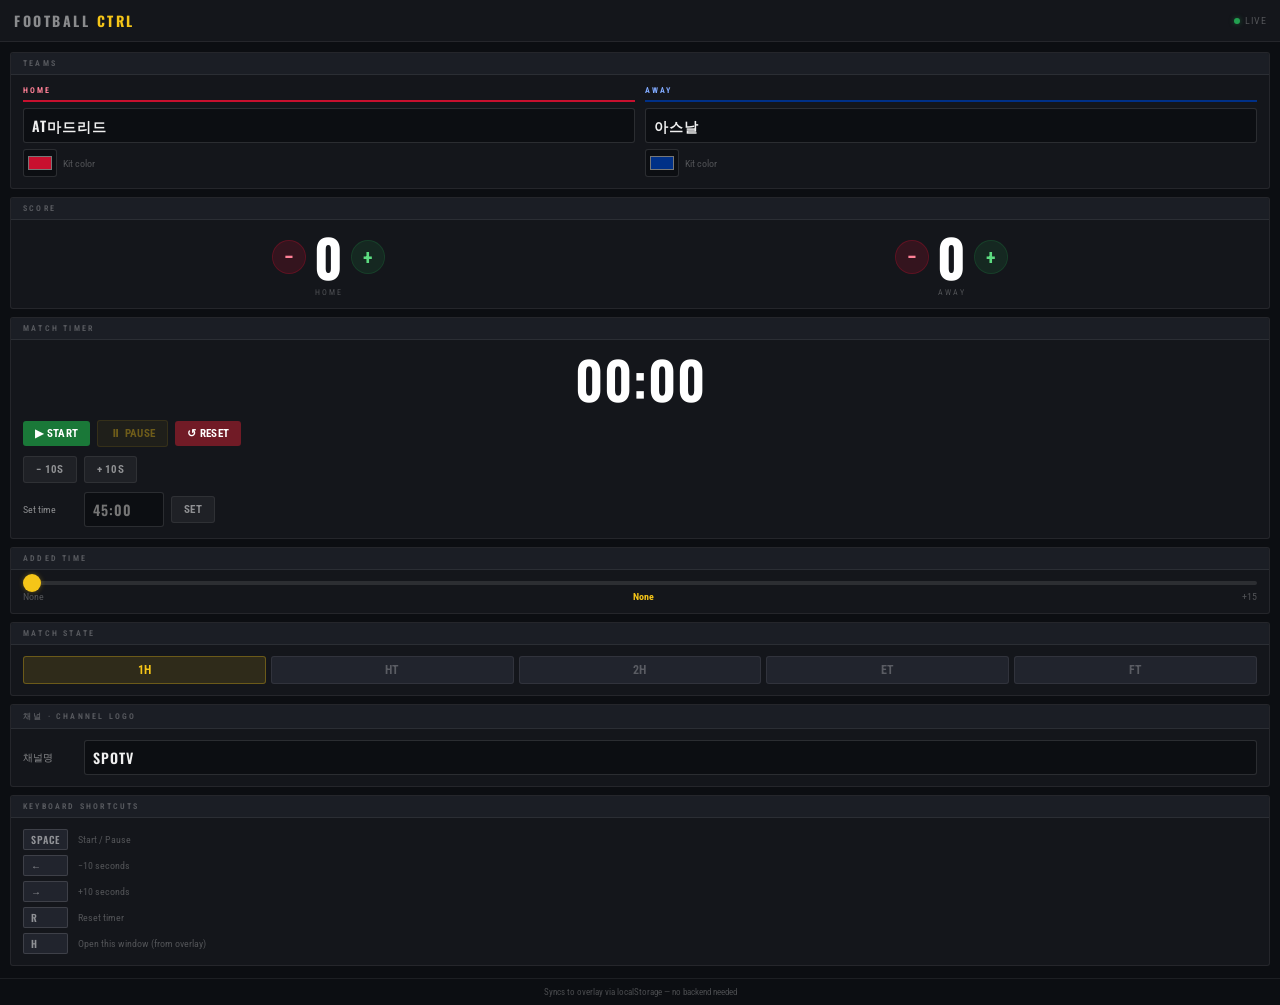
==== commit 06a1ecf7: "Update controller.html" ====
--- a/controller.html
+++ b/controller.html
@@ -254,7 +254,7 @@
       <div class="col2">
         <div class="tcol home">
           <div class="tcol-hd">Home</div>
-          <input type="text" id="in-home" value="ARS" maxlength="8" placeholder="HOME"/>
+          <input type="text" id="in-home" value="AT마드리드" maxlength="16" placeholder="홈팀"/>
           <div class="color-row">
             <input type="color" id="in-home-color" value="#c8102e"/>
             <span>Kit color</span>
@@ -262,7 +262,7 @@
         </div>
         <div class="tcol away">
           <div class="tcol-hd">Away</div>
-          <input type="text" id="in-away" value="MCI" maxlength="8" placeholder="AWAY"/>
+          <input type="text" id="in-away" value="아스날" maxlength="16" placeholder="원정팀"/>
           <div class="color-row">
             <input type="color" id="in-away-color" value="#003087"/>
             <span>Kit color</span>
@@ -339,11 +339,22 @@
     <div class="card-hd">Match State</div>
     <div class="card-body">
       <div class="row state-row">
-        <button class="btn b-state on" data-st="1ST">1ST</button>
+        <button class="btn b-state on" data-st="1H">1H</button>
         <button class="btn b-state"    data-st="HT">HT</button>
-        <button class="btn b-state"    data-st="2ND">2ND</button>
+        <button class="btn b-state"    data-st="2H">2H</button>
         <button class="btn b-state"    data-st="ET">ET</button>
         <button class="btn b-state"    data-st="FT">FT</button>
+      </div>
+    </div>
+  </div>
+
+  <!-- CHANNEL / BROADCASTER -->
+  <div class="card">
+    <div class="card-hd">채널 · Channel Logo</div>
+    <div class="card-body">
+      <div class="row">
+        <span class="lbl">채널명</span>
+        <input type="text" id="in-channel" value="SPOTV" maxlength="20" placeholder="SPOTV" style="flex:1"/>
       </div>
     </div>
   </div>
@@ -372,11 +383,12 @@
   const KEY = 'fbState';
 
   const state = {
-    homeName:  'ARS', awayName:  'MCI',
+    homeName:  'AT마드리드', awayName: '아스날',
     homeColor: '#c8102e', awayColor: '#003087',
     homeScore: 0, awayScore: 0,
     elapsedMs: 0, running: false,
-    addedTime: 0, matchState: '1ST',
+    addedTime: 0, matchState: '1H',
+    channelName: 'SPOTV',
   };
 
   /* Timer engine — performance.now, zero drift */
@@ -449,6 +461,7 @@
   document.getElementById('in-away').addEventListener('input', function(){ state.awayName = this.value||'AWAY'; push(); });
   document.getElementById('in-home-color').addEventListener('input', function(){ state.homeColor = this.value; push(); });
   document.getElementById('in-away-color').addEventListener('input', function(){ state.awayColor = this.value; push(); });
+  document.getElementById('in-channel').addEventListener('input', function(){ state.channelName = this.value; push(); });
 
   document.querySelectorAll('[data-d]').forEach(btn => {
     btn.addEventListener('click', () => {
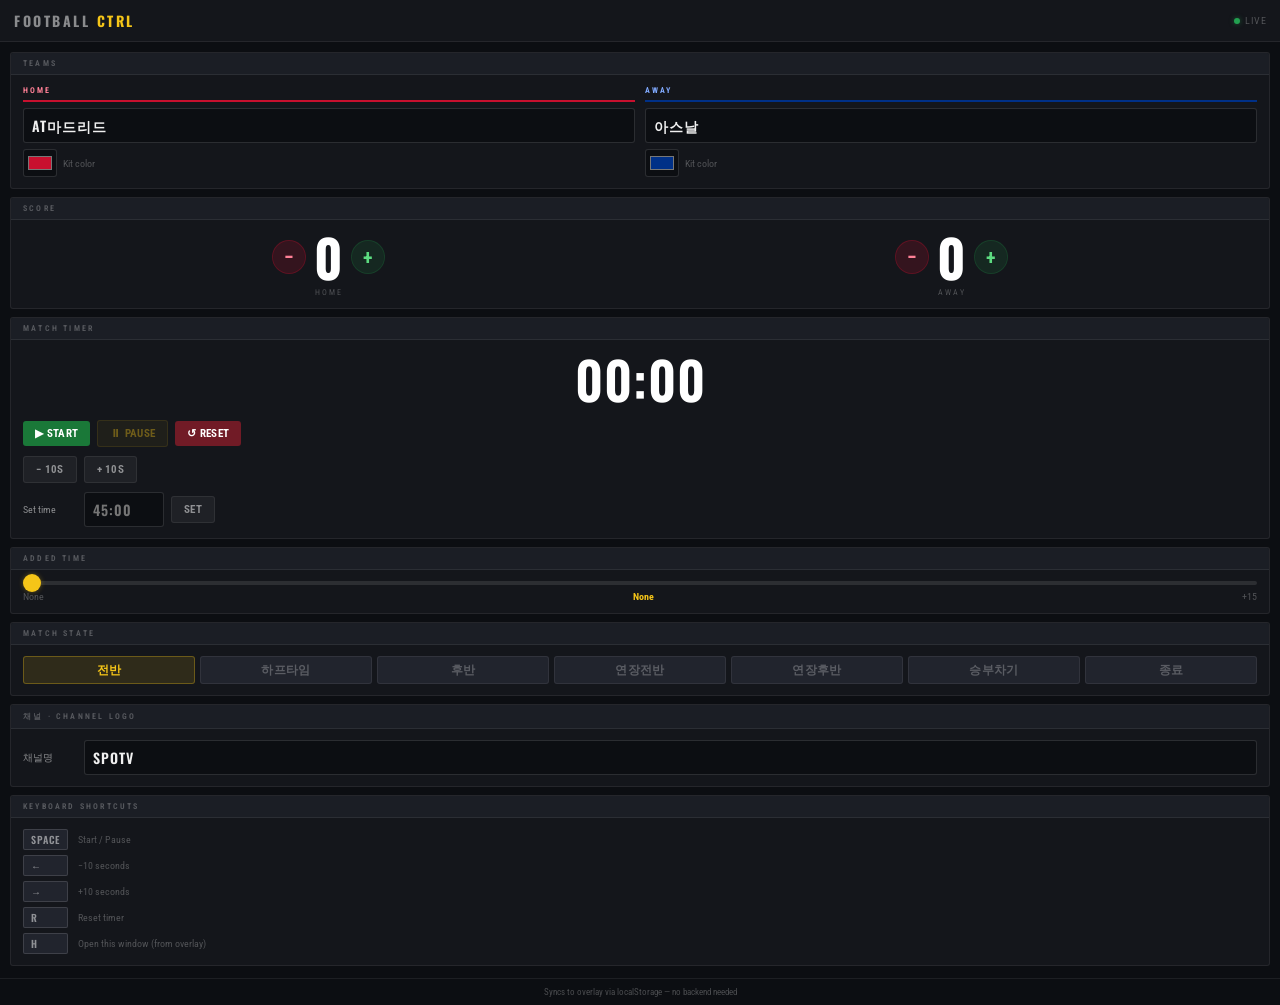
==== commit 7b09c931: "Update controller.html" ====
--- a/controller.html
+++ b/controller.html
@@ -182,7 +182,7 @@
 .b-ghost:hover { background: rgba(255,255,255,.10); color: var(--tx); }
 
 /* ── Match state buttons ── */
-.state-row { gap: 5px; flex-wrap: nowrap; }
+.state-row { gap: 5px; flex-wrap: wrap; }
 .b-state {
   flex: 1; padding: 7px 4px; font-size: 12px;
   background: var(--s3); color: var(--tx3); border: 1px solid var(--bd);
@@ -339,11 +339,13 @@
     <div class="card-hd">Match State</div>
     <div class="card-body">
       <div class="row state-row">
-        <button class="btn b-state on" data-st="1H">1H</button>
-        <button class="btn b-state"    data-st="HT">HT</button>
-        <button class="btn b-state"    data-st="2H">2H</button>
-        <button class="btn b-state"    data-st="ET">ET</button>
-        <button class="btn b-state"    data-st="FT">FT</button>
+        <button class="btn b-state on" data-st="전반">전반</button>
+        <button class="btn b-state"    data-st="HT">하프타임</button>
+        <button class="btn b-state"    data-st="후반">후반</button>
+        <button class="btn b-state"    data-st="연장전반">연장전반</button>
+        <button class="btn b-state"    data-st="연장후반">연장후반</button>
+        <button class="btn b-state"    data-st="PSO">승부차기</button>
+        <button class="btn b-state"    data-st="FT">종료</button>
       </div>
     </div>
   </div>
@@ -387,7 +389,7 @@
     homeColor: '#c8102e', awayColor: '#003087',
     homeScore: 0, awayScore: 0,
     elapsedMs: 0, running: false,
-    addedTime: 0, matchState: '1H',
+    addedTime: 0, matchState: '전반',
     channelName: 'SPOTV',
   };
 
